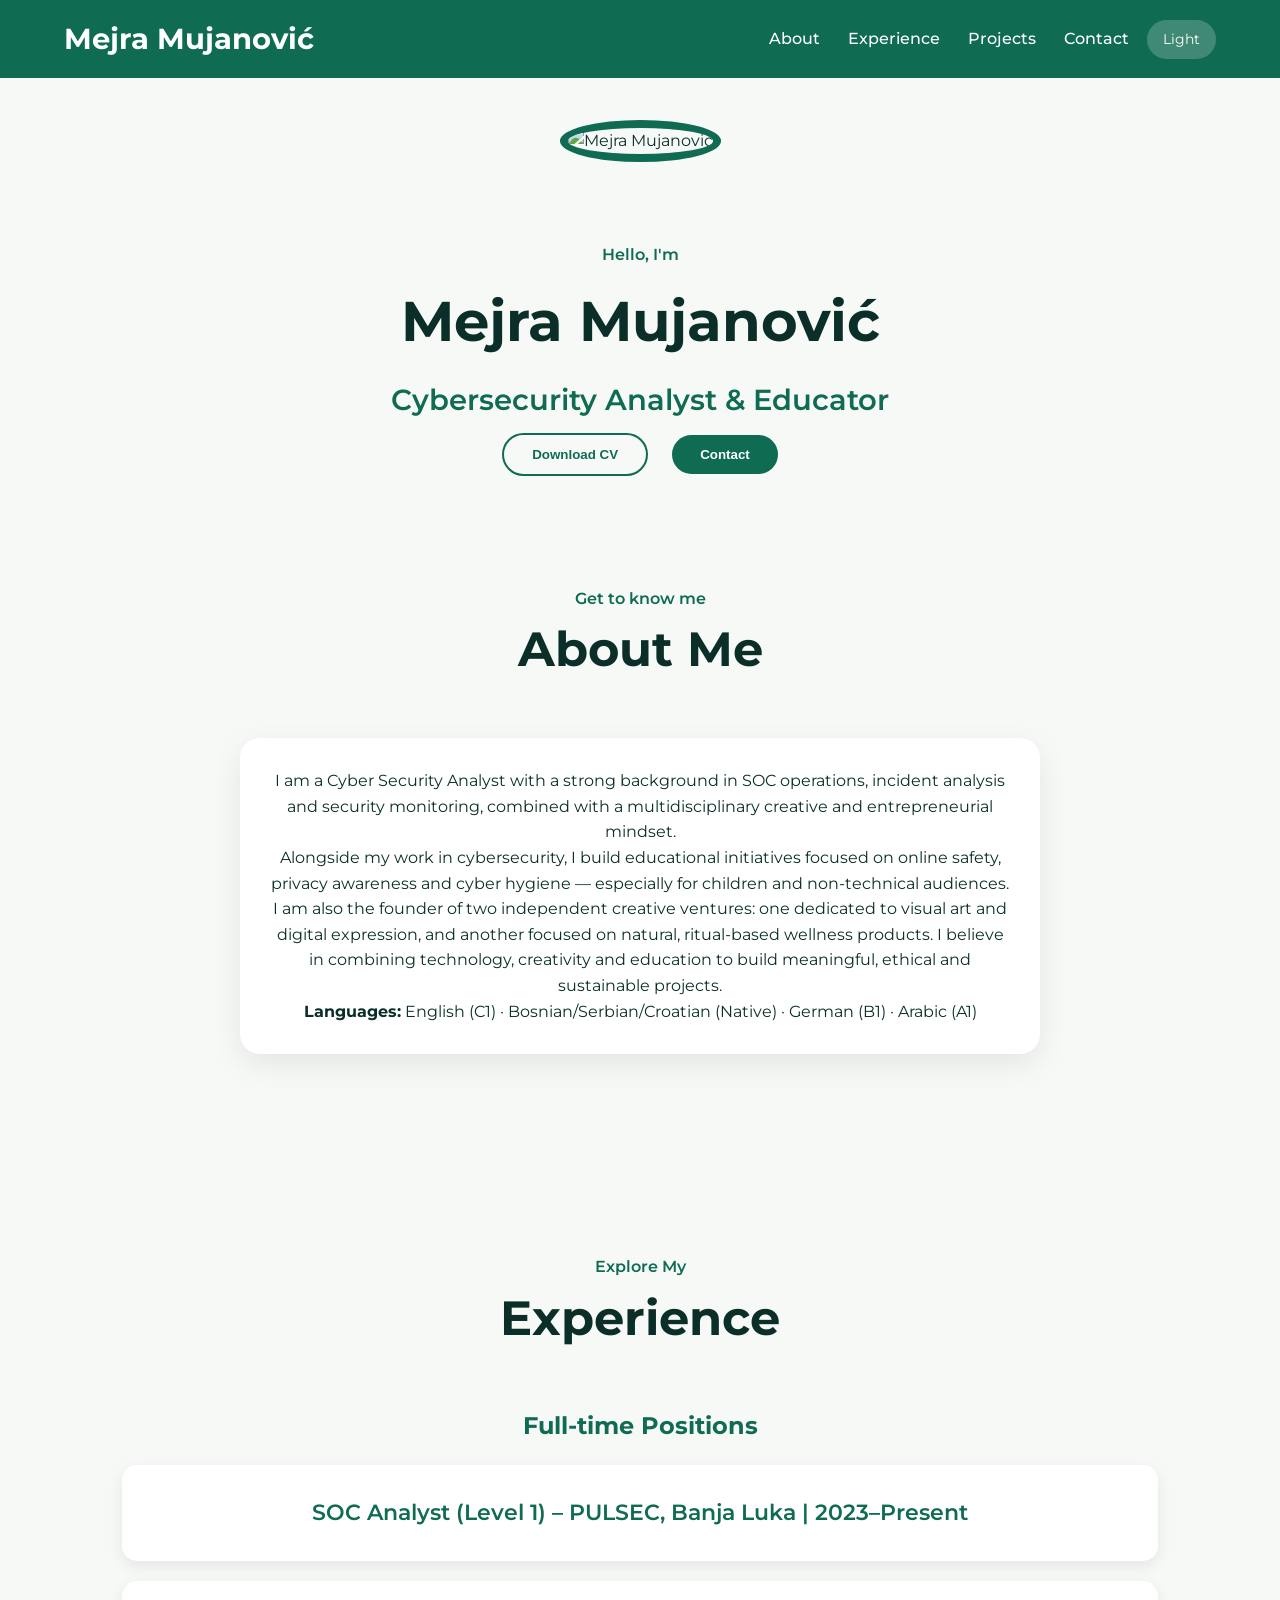
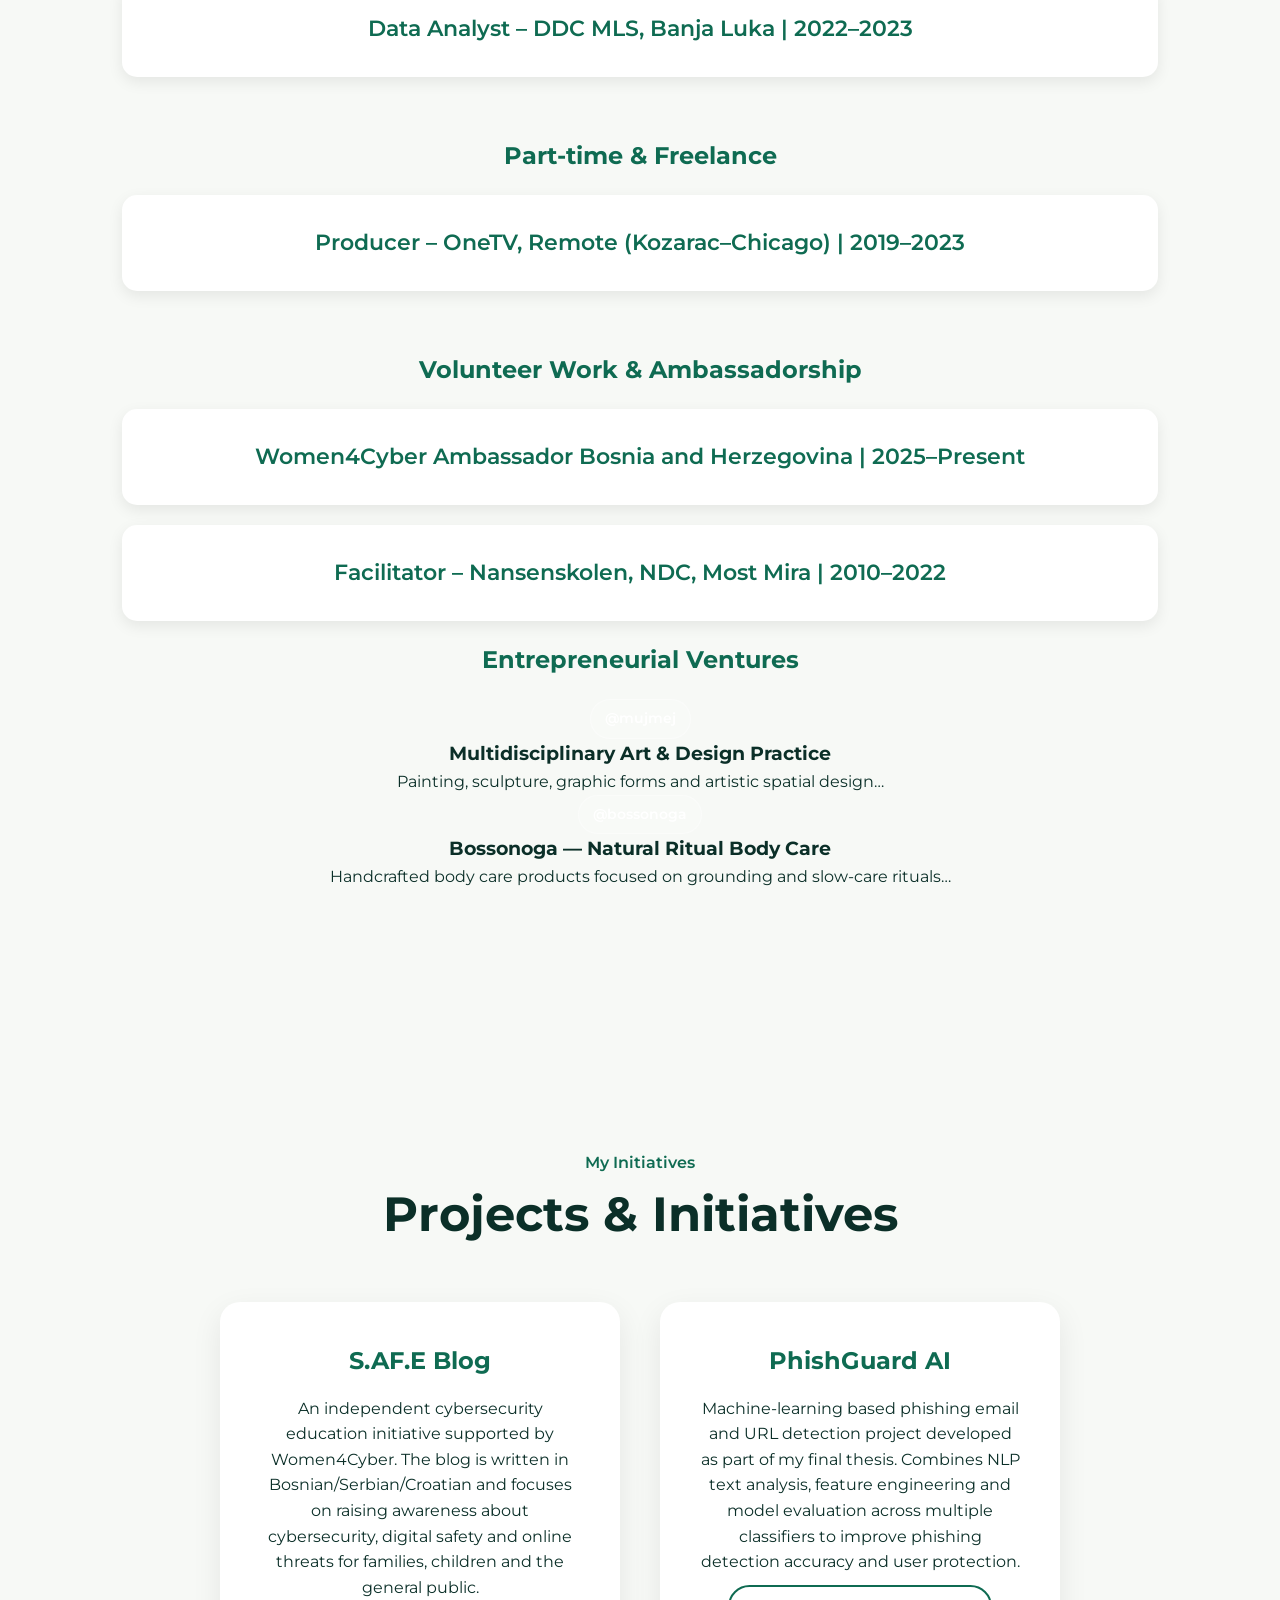
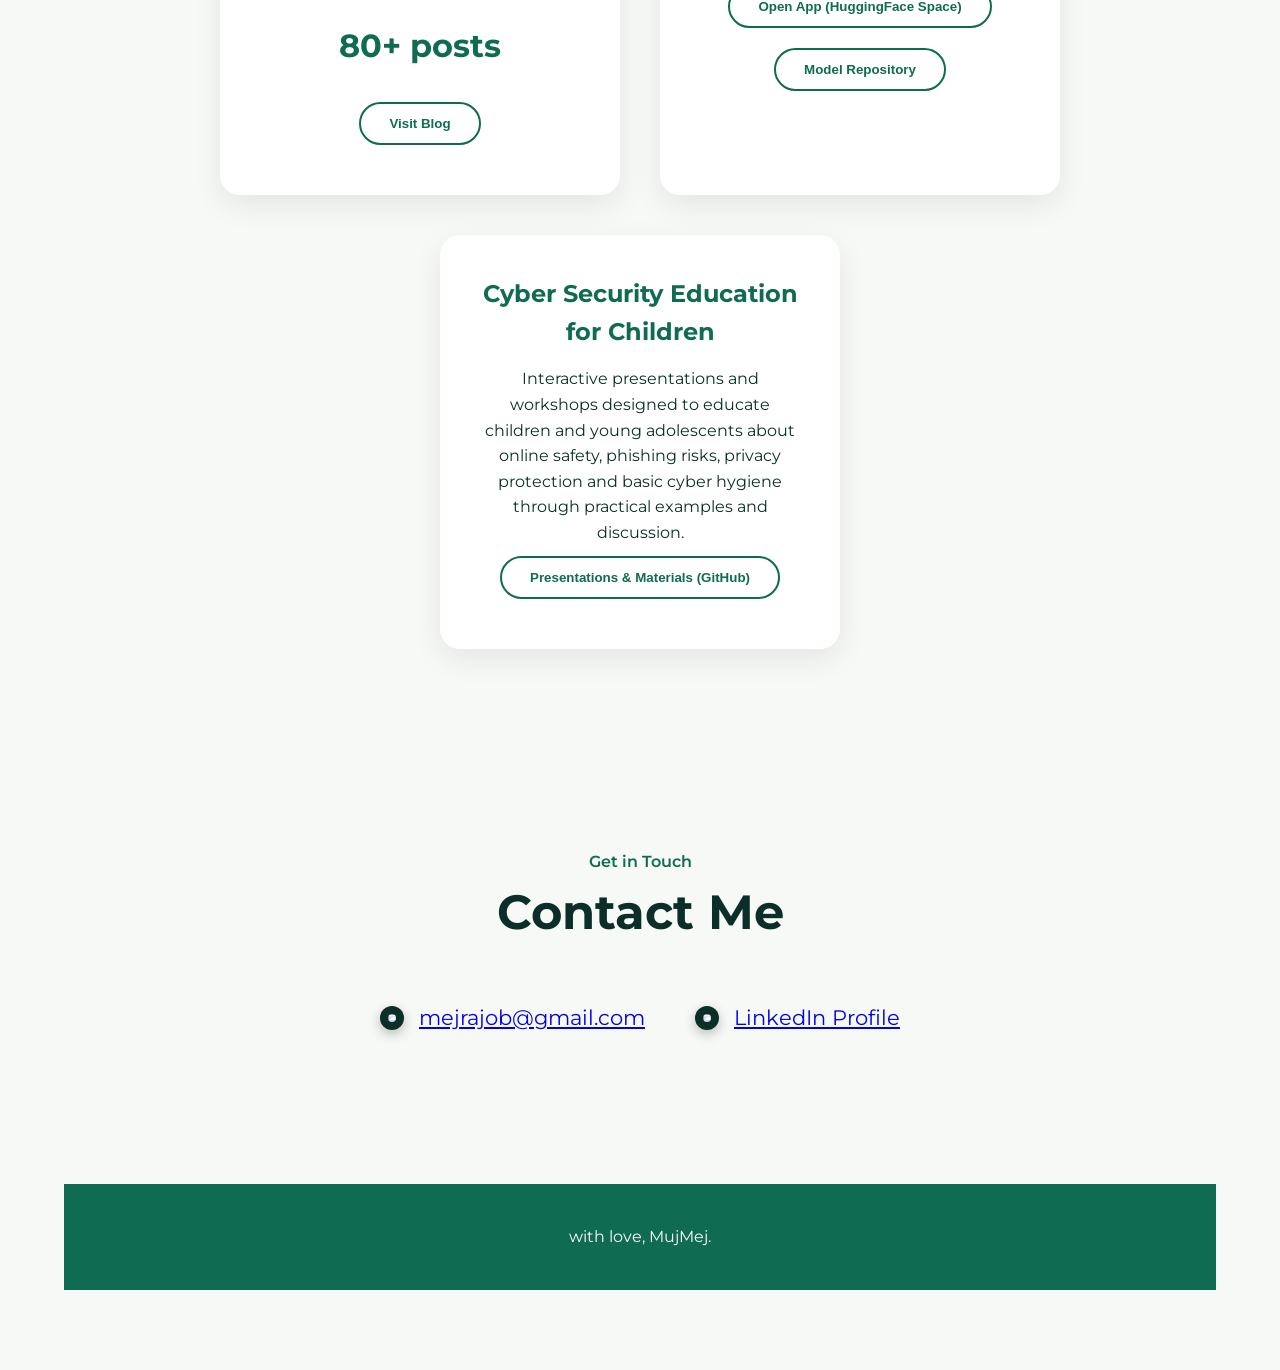
==== index.html @ f4c91849 "Improve structure and styling of index.html Refactor job responsibilities and entrepreneurial ventur" ====
<!DOCTYPE html>
<html lang="en">
<head>
    <meta charset="UTF-8" />
    <meta name="viewport" content="width=device-width, initial-scale=1.0" />
    <title>Mejra Mujanović - Cybersecurity Analyst</title>
    <link href="https://fonts.googleapis.com/css2?family=Montserrat:wght@400;500;600;700&display=swap" rel="stylesheet" />
    <link rel="stylesheet" href="style.css" />
    <link rel="stylesheet" href="mediaqueries.css" />
</head>
<body>
    <!-- Desktop Navigation -->
<nav id="desktop-nav">
    <div class="logo">Mejra Mujanović</div>

    <div class="nav-right">
        <ul class="nav-links">
            <li><a href="#about">About</a></li>
            <li><a href="#experience">Experience</a></li>
            <li><a href="#projects">Projects</a></li>
            <li><a href="#contact">Contact</a></li>
        </ul>

        <div class="dark-toggle" id="themeToggle" onclick="toggleDarkMode()">
            Light
        </div>
    </div>
</nav>
    <!-- Profile Section -->
    <section id="profile">
        <div class="section__pic-container">
            <img src="assets/profile-pic.jpg" alt="Mejra Mujanović" />
        </div>
        <div class="section__text">
            <p class="section__text__p1">Hello, I'm</p>
            <h1 class="hero-title">Mejra Mujanović</h1>
            <p class="section__text__p2">Cybersecurity Analyst & Educator</p>

            <div class="btn-container">
                <button class="btn btn-color-2" onclick="window.open('assets/resume.pdf')">
                    Download CV
                </button>
                <button class="btn btn-color-1" onclick="location.href='#contact'">
                    Contact
                </button>
            </div>
            
    <!-- About -->
    <section id="about">
        <p class="section__text__p1">Get to know me</p>
        <h1 class="title">About Me</h1>
        <div class="text-container">
            <p>
                I am a Cyber Security Analyst with a strong background in SOC operations, incident
                analysis and security monitoring, combined with a multidisciplinary creative and
                entrepreneurial mindset.
            </p>
            <p>
                Alongside my work in cybersecurity, I build educational initiatives focused on
                online safety, privacy awareness and cyber hygiene — especially for children and
                non-technical audiences. I am also the founder of two independent creative ventures:
                one dedicated to visual art and digital expression, and another focused on natural,
                ritual-based wellness products. I believe in combining technology, creativity and
                education to build meaningful, ethical and sustainable projects.
            </p>
            <p>
                <strong>Languages:</strong> English (C1) · Bosnian/Serbian/Croatian (Native) · German (B1) · Arabic (A1)
            </p>
        </div>
    </section>

    <!-- Experience -->
    <section id="experience">
        <p class="section__text__p1">Explore My</p>
        <h1 class="title">Experience</h1>

        <div class="experience-category">
            <h2>Full-time Positions</h2>

            <details class="job-details">
                <summary>SOC Analyst (Level 1) – PULSEC, Banja Luka | 2023–Present</summary>
                <div class="job-content">
                    <p>24/7 monitoring, triage and initial incident handling across international clients.</p>
                    <ul>      
  <li>Continuous monitoring using IBM QRadar, Microsoft Defender XDR/MDO, Trend Micro Vision One, Carbon Black…</li>
  <li>First-line triage of phishing, malware, credential misuse, MFA anomalies…</li>
  <li>Investigation using logs, EDR telemetry, email traces and MITRE ATT&CK mapping</li>
  <li>Escalation to L2/L3 with full context and ServiceNow incident lifecycle management</li>
  <li>False positive tuning, documentation, and client communication through tickets</li>
  <li>24/7 rotating shift work in a SOC environment</li>
                    </ul>
                    <p>
                        <strong>Achievements:</strong> Processed hundreds of thousands of security events and incidents with high analytical accuracy, contributed to significant false-positive reduction, and was recognised for precision and reliability in handling high-severity cases.
                    </p>
                    
                </div>
            </details>

            <details class="job-details">
                <summary>Data Analyst – DDC MLS, Banja Luka | 2022–2023</summary>
                <div class="job-content">
                    <p>
                        Data processing and client support using tools such as AnyDesk, MaxCare,
                        Zendesk and 360. Focus on accuracy, first-contact resolution and maintaining
                        data quality.
                    </p>
                </div>
            </details>
        </div>

        <div class="experience-category">
            <h2>Part-time & Freelance</h2>

            <details class="job-details">
                <summary>Producer – OneTV, Remote (Kozarac–Chicago) | 2019–2023</summary>
                <div class="job-content">
                    <p>
                        Live show production, video editing, social media promotion (Facebook, YouTube,
                        Instagram) and basic website maintenance for a diaspora-focused TV channel.
                    </p>
                </div>
            </details>
        </div>

        <div class="experience-category">
            <h2>Volunteer Work & Ambassadorship</h2>

            <details class="job-details">
                <summary>Women4Cyber Ambassador Bosnia and Herzegovina | 2025–Present</summary>
                <div class="job-content">
                    <p>
                        Promoting the role of women in cybersecurity, equality in the tech sector and
                        educational initiatives. Supporting training programs, public talks and community
                        projects to increase women's presence in cybersecurity jobs and research.
                    </p>
                </div>
            </details>

            <details class="job-details">
                <summary>Facilitator – Nansenskolen, NDC, Most Mira | 2010–2022</summary>
                <div class="job-content">
                    <p>
                        Facilitating workshops on diversity, inclusion, stereotypes, peer violence,
                        peacebuilding and youth empowerment, including creative community performances.
                    </p>
                </div>
            </details>
       <div class="experience-category">
  <h2>Entrepreneurial Ventures</h2>

  <div class="venture-grid">
    <div class="venture-card">
      <div class="venture-header">
        <a class="pill pill-ig" href="https://instagram.com/mujmej" target="_blank" rel="noopener">@mujmej</a>
      </div>
      <h3>Multidisciplinary Art & Design Practice</h3>
      <p>Painting, sculpture, graphic forms and artistic spatial design…</p>
    </div>

    <div class="venture-card">
      <div class="venture-header">
        <a class="pill pill-ig" href="https://instagram.com/bosso.noga" target="_blank" rel="noopener">@bossonoga</a>
      </div>
      <h3>Bossonoga — Natural Ritual Body Care</h3>
      <p>Handcrafted body care products focused on grounding and slow-care rituals…</p>
    </div>
  </div>
</div>
    </section>

    <!-- Projects -->
    <section id="projects">
        <p class="section__text__p1">My Initiatives</p>
        <h1 class="title">Projects &amp; Initiatives</h1>

        <div class="projects-container">
            <!-- S.AF.E Blog -->
            <div class="project-card">
                <div class="project-info">
                    <h2>S.AF.E Blog</h2>
                    <p>
                        An independent cybersecurity education initiative supported by Women4Cyber.
                        The blog is written in Bosnian/Serbian/Croatian and focuses on
                        raising awareness about cybersecurity, digital safety and online threats for
                        families, children and the general public.
                    </p>
                    <h3 class="counter-display">
                        <span id="postCounter">0</span>+ posts
                    </h3>
                    <div class="btn-container">
                        <button
                            class="btn btn-color-2 project-btn"
                            onclick="location.href='https://s-af-e.blogspot.com/'"
                        >
                            Visit Blog
                        </button>
                    </div>
                </div>
            </div>

            <!-- PhishGuard AI -->
            <div class="project-card">
                <div class="project-info">
                    <h2>PhishGuard AI</h2>
                    <p>
                        Machine-learning based phishing email and URL detection project developed
                        as part of my final thesis. Combines NLP text analysis, feature
                        engineering and model evaluation across multiple classifiers to improve
                        phishing detection accuracy and user protection.
                    </p>
                    <div class="btn-container">
                        <button
                            class="btn btn-color-2 project-btn"
                            onclick="location.href='https://huggingface.co/spaces/MujMej/PhishGuardAi'"
                        >
                            Open App (HuggingFace Space)
                        </button>
                        <button
                            class="btn btn-color-2 project-btn"
                            onclick="location.href='https://huggingface.co/MujMej'"
                        >
                            Model Repository
                        </button>
                    </div>
                </div>
            </div>

            <!-- Cyber Education for Children -->
            <div class="project-card">
                <div class="project-info">
                    <h2>Cyber Security Education for Children</h2>
                    <p>
                        Interactive presentations and workshops designed to educate children and
                        young adolescents about online safety, phishing risks, privacy protection
                        and basic cyber hygiene through practical examples and discussion.
                    </p>
                    <div class="btn-container">
                        <button
                            class="btn btn-color-2 project-btn"
                            onclick="location.href='https://github.com/MujMej/cyber-edu-children'"
                        >
                            Presentations &amp; Materials (GitHub)
                        </button>
                    </div>
                </div>
            </div>
        </div>
    </section>

    <!-- Contact -->
    <section id="contact">
        <p class="section__text__p1">Get in Touch</p>
        <h1 class="title">Contact Me</h1>

        <div class="contact-container">
            <div class="contact-info">
                <img src="assets/email.png" alt="Email" class="icon" />
                <p><a href="mailto:mejrajob@gmail.com">mejrajob@gmail.com</a></p>
            </div>
            <div class="contact-info">
                <img src="assets/linkedin.png" alt="LinkedIn" class="icon" />
                <p>
                    <a href="https://www.linkedin.com/in/mejra-mujanovic/">
                        LinkedIn Profile
                    </a>
                </p>
            </div>
        </div>
    </section>
<footer class="site-footer">
  <p>with love, <span class="brand-sign">MujMej</span>.</p>
</footer>
    <script src="script.js"></script>
</body>
</html>
---- style.css ----
/* =========================
   THEME VARIABLES – EMERALD + GOLD
========================= */
:root {
  /* Light mode – svijetla, čista, emerald identitet */
  --bg: #F7F9F6;          /* glavna pozadina */
  --text: #0B2F28;        /* osnovni tekst (tamni teal) */
  --primary: #0F6B52;     /* smaragdno zelena – tvoja glavna boja */
  --accent: #D9B35A;      /* toplo zlato – akcenti / CTA */
  --card: #FFFFFF;        /* kartice, blokovi */
  --shadow: rgba(0, 0, 0, 0.08);

  /* ikonice na svijetloj temi */
  --icon-bg: #0B2F28;
  --icon-bg-hover: #064737;
}

.dark-mode {
  /* Dark mode – tamna, smirena, emerald pozadina */
  --bg: #0B1010;          /* vrlo tamna teal/charcoal pozadina */
  --text: #E9EEE9;        /* svijetli tekst */
  --primary: #0F6B52;     /* i dalje smaragd – konzistentan brand */
  --accent: #D9B35A;      /* zlato za naglaske */
  --card: #0B2F28;        /* tamne kartice */
  --shadow: rgba(0, 0, 0, 0.6);

  /* ikonice na dark temi */
  --icon-bg: #0F3F35;
  --icon-bg-hover: #020617;
}


/* =========================
   GLOBAL RESET
========================= */
* {
  margin: 0;
  padding: 0;
  box-sizing: border-box;
}

html { scroll-behavior: smooth; }

body {
  font-family: 'Montserrat', sans-serif;
  background: var(--bg);
  color: var(--text);
  transition: background 0.4s ease, color 0.4s ease;
  line-height: 1.6;
}

/* =========================
   NAVBAR / HEADER
========================= */
nav {
  display: flex;
  justify-content: space-between;
  align-items: center;
  padding: 1rem 5%;
  background: var(--primary);
  position: fixed;
  width: 100%;
  top: 0;
  z-index: 1000;
  transition: background 0.4s ease;
}

.logo {
  font-size: 1.8rem;
  font-weight: 700;
  color: white;
  white-space: nowrap;
}

/* Right side container (nav links + toggle + optional pills) */
.nav-right {
  display: flex;
  align-items: center;
  gap: 18px;
}

/* Nav links list */
.nav-links {
  display: flex;
  gap: 28px;
  align-items: center;
  list-style: none;
  margin: 0;
  padding: 0;
}

.nav-links li {
  list-style: none;
}

.nav-links a {
  color: white;
  text-decoration: none;
  font-weight: 500;
  display: inline-block; /* IMPORTANT for transform */
  transition: color 0.25s ease, transform 0.25s ease;
}

.nav-links a:hover {
  color: var(--accent);
  transform: translateY(-2px);
}

/* Theme toggle */
.dark-toggle {
  background: rgba(255, 255, 255, 0.2);
  color: white;
  padding: 8px 16px;
  border-radius: 30px;
  cursor: pointer;
  font-size: 0.9rem;
  user-select: none;
  transition: background 0.25s ease, transform 0.25s ease;
}

.dark-toggle:hover {
  background: rgba(255, 255, 255, 0.28);
  transform: translateY(-2px);
}

/* =========================
   BRAND PILLS (optional)
========================= */
.brand-pills {
  display: flex;
  gap: 10px;
  flex-wrap: wrap;
  align-items: center;
}

.pill {
  padding: 8px 14px;
  border-radius: 999px;
  font-size: 0.85rem;
  text-decoration: none;
  font-weight: 600;
  transition: transform 0.25s ease, box-shadow 0.25s ease, opacity 0.25s ease;
  display: inline-flex;
  align-items: center;
  gap: 8px;
  white-space: nowrap;
}

.pill:hover {
  transform: translateY(-2px);
  box-shadow: 0 8px 20px rgba(0, 0, 0, 0.18);
}

.pill-ig {
  background: rgba(255, 255, 255, 0.18);
  border: 1px solid rgba(255, 255, 255, 0.35);
  color: white;
}

.pill.disabled {
  pointer-events: none;
  opacity: 0.65;
  border-style: dashed;
}

/* =========================
   HERO / PROFILE
========================= */
#profile {
  padding: 120px 5% 80px; /* accounts for fixed nav */
  display: flex;
  align-items: center;
  justify-content: center;
  gap: 5rem;
  flex-wrap: wrap;
  text-align: center;
}

.section__pic-container img {
  width: 350px;
  height: 350px;
  object-fit: cover;
  border-radius: 50%;
  border: 8px solid var(--primary);
}

.section__text__p1 {
  text-align: center;
  color: var(--primary);
  font-weight: 600;
}

.title {
  text-align: center;
  font-size: 3rem;
  margin-bottom: 50px;
}

.hero-title {
  font-size: 3.5rem;
  margin: 10px 0;
}

.section__text__p2 {
  font-size: 1.8rem;
  color: var(--primary);
  font-weight: 600;
}

/* =========================
   BUTTONS
========================= */
.btn {
  padding: 12px 28px;
  border-radius: 30px;
  font-weight: 600;
  cursor: pointer;
  transition: transform 0.25s ease, background 0.25s ease, color 0.25s ease, border-color 0.25s ease;
  margin: 10px;
  display: inline-flex;
  align-items: center;
  justify-content: center;
  gap: 8px;
}

.btn:hover { transform: translateY(-2px); }

.btn-color-1 {
  background: var(--primary);
  color: white;
  border: none;
}

.btn-color-1:hover {
  background: var(--accent);
  color: #0b1220;
}

.btn-color-2 {
  background: transparent;
  border: 2px solid var(--primary);
  color: var(--primary);
}

.btn-color-2:hover {
  background: var(--primary);
  color: white;
}

/* =========================
   SOCIALS
========================= */
#socials-container {
  margin-top: 20px;
  display: flex;
  justify-content: center;
  gap: 20px;
  flex-wrap: wrap;
}

.icon {
  width: 24px;
  height: 24px;
  cursor: pointer;
  transition: transform 0.25s ease, box-shadow 0.25s ease, background 0.25s ease;
  border-radius: 999px;
  padding: 8px;
  background: var(--icon-bg);
  box-shadow: 0 4px 12px rgba(0,0,0,0.25);
}

.icon:hover {
  transform: translateY(-2px) scale(1.05);
  background: var(--icon-bg-hover);
}

.coming-soon {
  background: var(--primary);
  color: white;
  padding: 10px 20px;
  border-radius: 30px;
  cursor: pointer;
  font-size: 0.9rem;
  transition: transform 0.25s ease, background 0.25s ease, color 0.25s ease;
}

.coming-soon:hover {
  background: var(--accent);
  color: #0b1220;
  transform: translateY(-2px);
}

/* =========================
   SECTIONS / CONTENT CARDS
========================= */
section {
  padding: 100px 5%;
}

.text-container {
  max-width: 800px;
  margin: 0 auto;
  background: var(--card);
  padding: 30px;
  border-radius: 20px;
  box-shadow: 0 10px 30px var(--shadow);
}

/* =========================
   EXPERIENCE
========================= */
.experience-category {
  margin-bottom: 60px;
}

.experience-category h2 {
  color: var(--primary);
  margin-bottom: 20px;
  text-align: center;
}

.job-details {
  background: var(--card);
  margin: 20px 0;
  border-radius: 15px;
  padding: 10px;
  box-shadow: 0 5px 15px var(--shadow);
}

.job-details summary {
  font-size: 1.4rem;
  font-weight: 600;
  cursor: pointer;
  padding: 20px;
  color: var(--primary);
  list-style: none;
}

.job-details summary::-webkit-details-marker { display: none; }

.job-details[open] summary {
  margin-bottom: 15px;
}

.job-content {
  padding: 0 30px 30px;
}

/* =========================
   PROJECTS
========================= */
.projects-container {
  display: flex;
  flex-wrap: wrap;
  justify-content: center;
  gap: 40px;
}

.project-card {
  background: var(--card);
  padding: 40px;
  border-radius: 20px;
  width: 400px;
  box-shadow: 0 10px 30px var(--shadow);
  transition: transform 0.25s ease, box-shadow 0.25s ease;
}

.project-card:hover {
  transform: translateY(-10px);
  box-shadow: 0 18px 44px var(--shadow);
}

.project-card h2 {
  color: var(--primary);
  margin-bottom: 15px;
}

.counter-display {
  font-size: 2rem;
  font-weight: 700;
  color: var(--primary);
  margin: 20px 0;
}

/* =========================
   CONTACT
========================= */
.contact-container {
  display: flex;
  justify-content: center;
  gap: 50px;
  flex-wrap: wrap;
}

.contact-info {
  display: flex;
  align-items: center;
  gap: 15px;
  font-size: 1.3rem;
}

/* =========================
   FOOTER
========================= */
footer {
  text-align: center;
  padding: 40px;
  background: var(--primary);
  color: white;
  margin-top: 50px;
}

/* =========================
   RESPONSIVE
========================= */
@media (max-width: 900px) {
  nav {
    padding: 0.9rem 4%;
  }

  .logo {
    font-size: 1.3rem;
  }

  .nav-right {
    gap: 12px;
  }

  .nav-links {
    gap: 14px;
  }

  .dark-toggle {
    padding: 7px 12px;
    font-size: 0.85rem;
  }

  #profile {
    gap: 2.5rem;
    padding: 110px 5% 70px;
  }

  .section__pic-container img {
    width: 260px;
    height: 260px;
  }

  .hero-title {
    font-size: 2.6rem;
  }

  .section__text__p2 {
    font-size: 1.4rem;
  }

  .project-card {
    width: 100%;
    max-width: 520px;
  }
}

@media (max-width: 520px) {
  /* Optional: hide nav links if you don't have a hamburger menu yet */
  .nav-links {
    display: none;
  }
}
---- mediaqueries.css ----
@media (max-width: 1200px) {
    #desktop-nav { display: none; }
    #hamburger-nav { display: flex; justify-content: space-between; }
    .hamburger-menu { display: block; }
}

@media (max-width: 768px) {
    #profile { flex-direction: column; text-align: center; }
    .section__pic-container img { width: 250px; height: 250px; }
    .title { font-size: 2.5rem; }
    .project-card { width: 100%; }
}
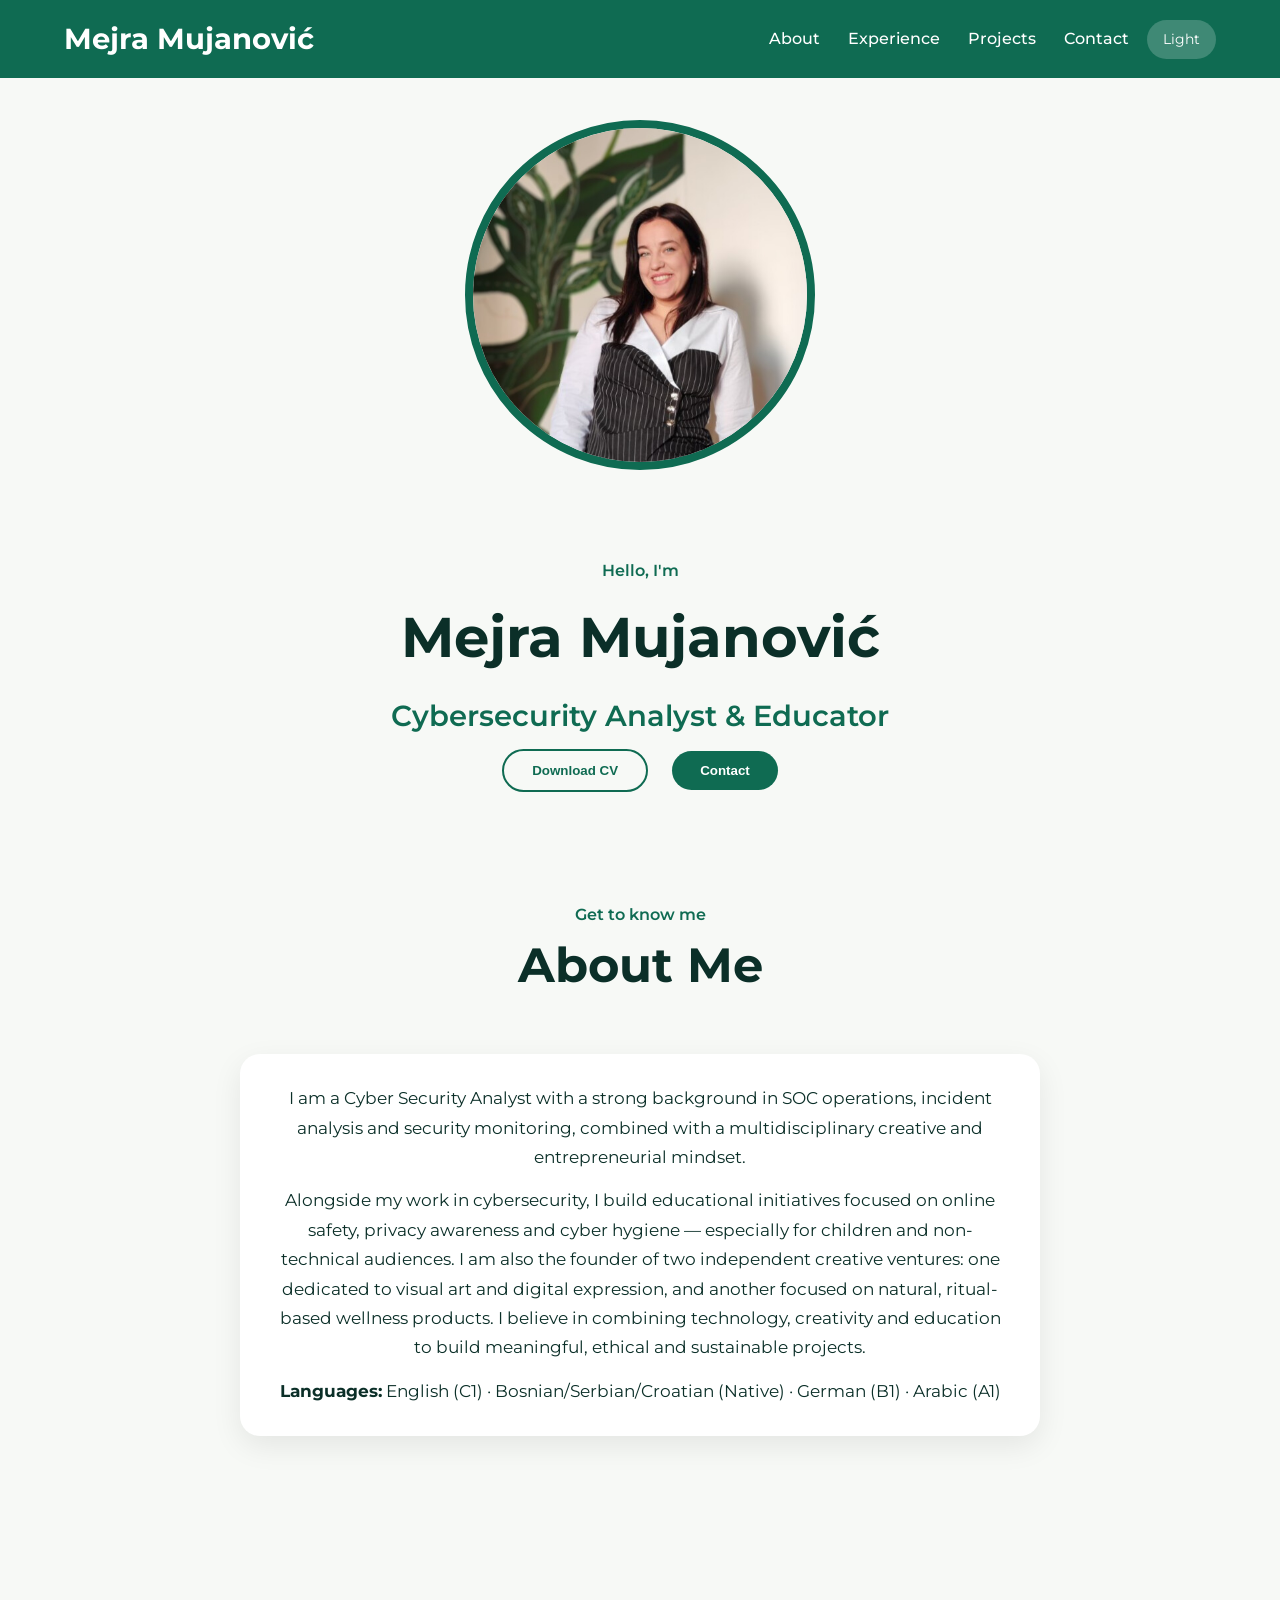
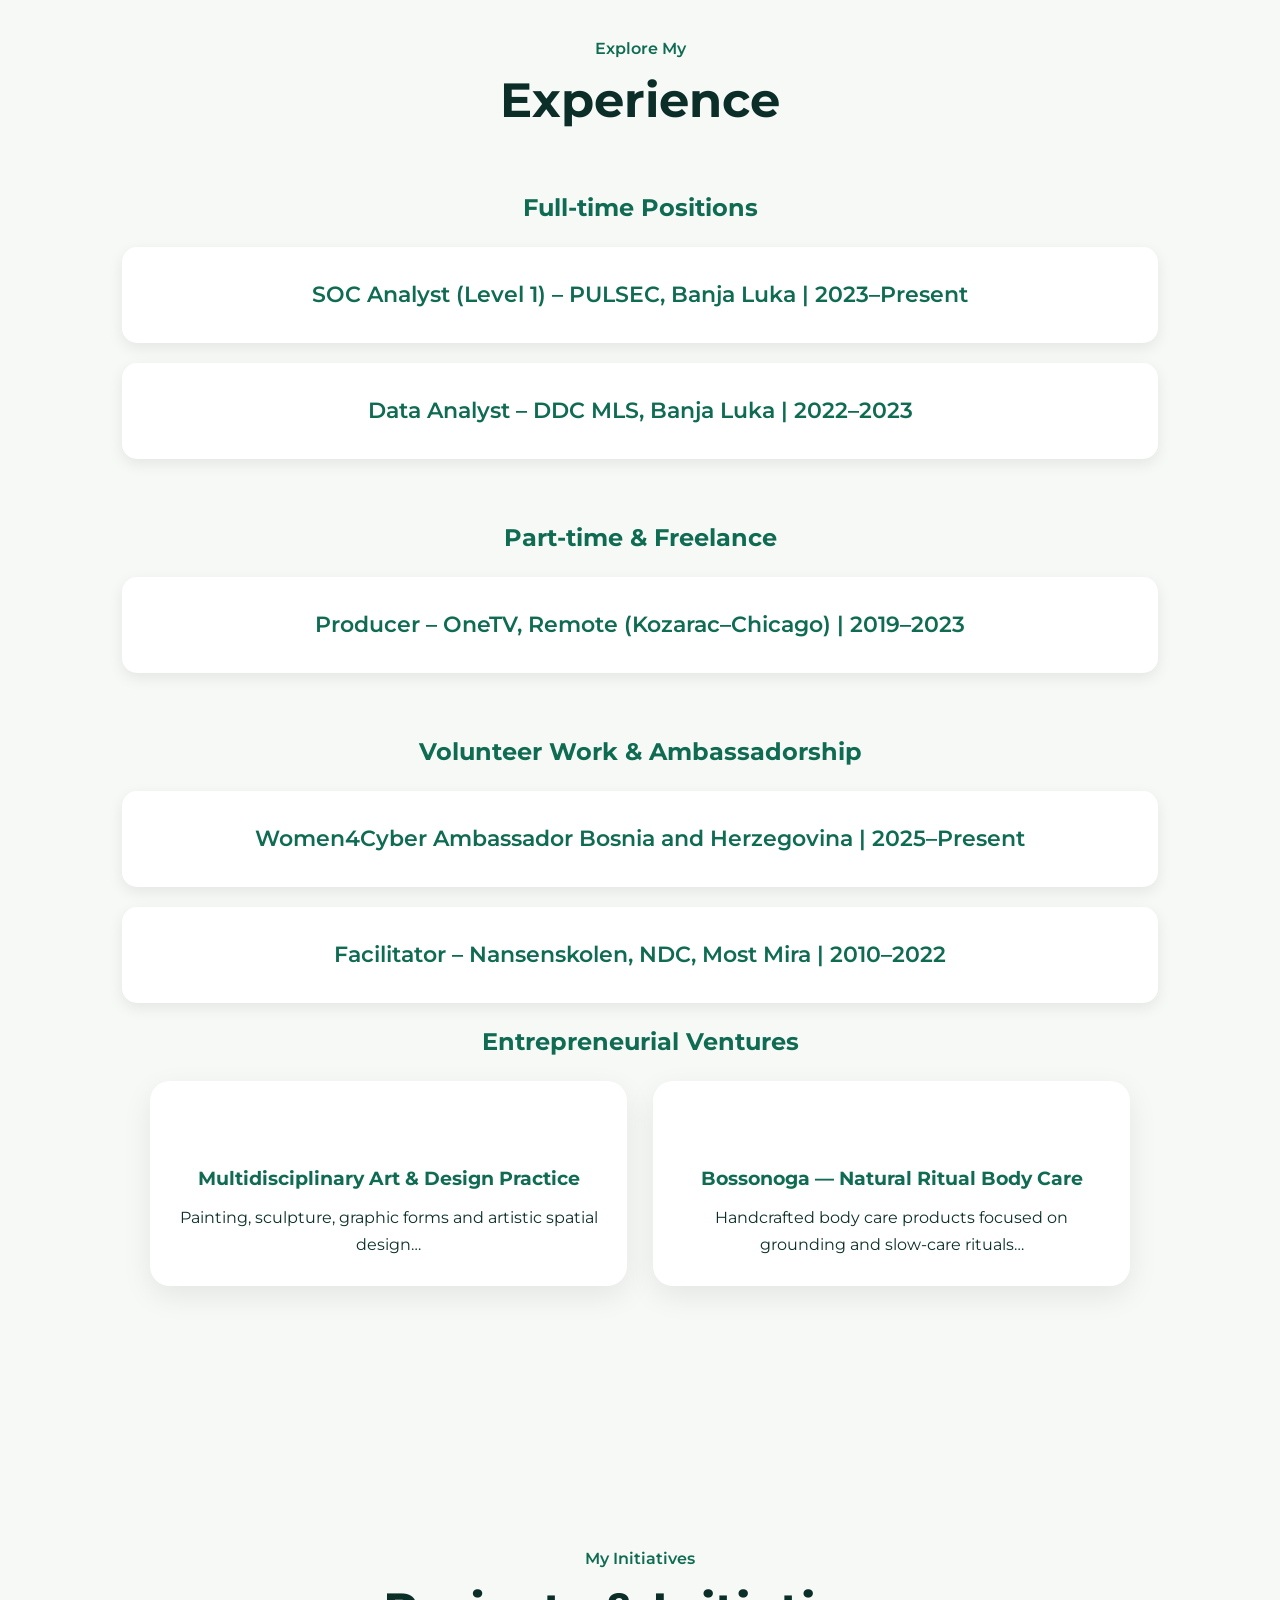
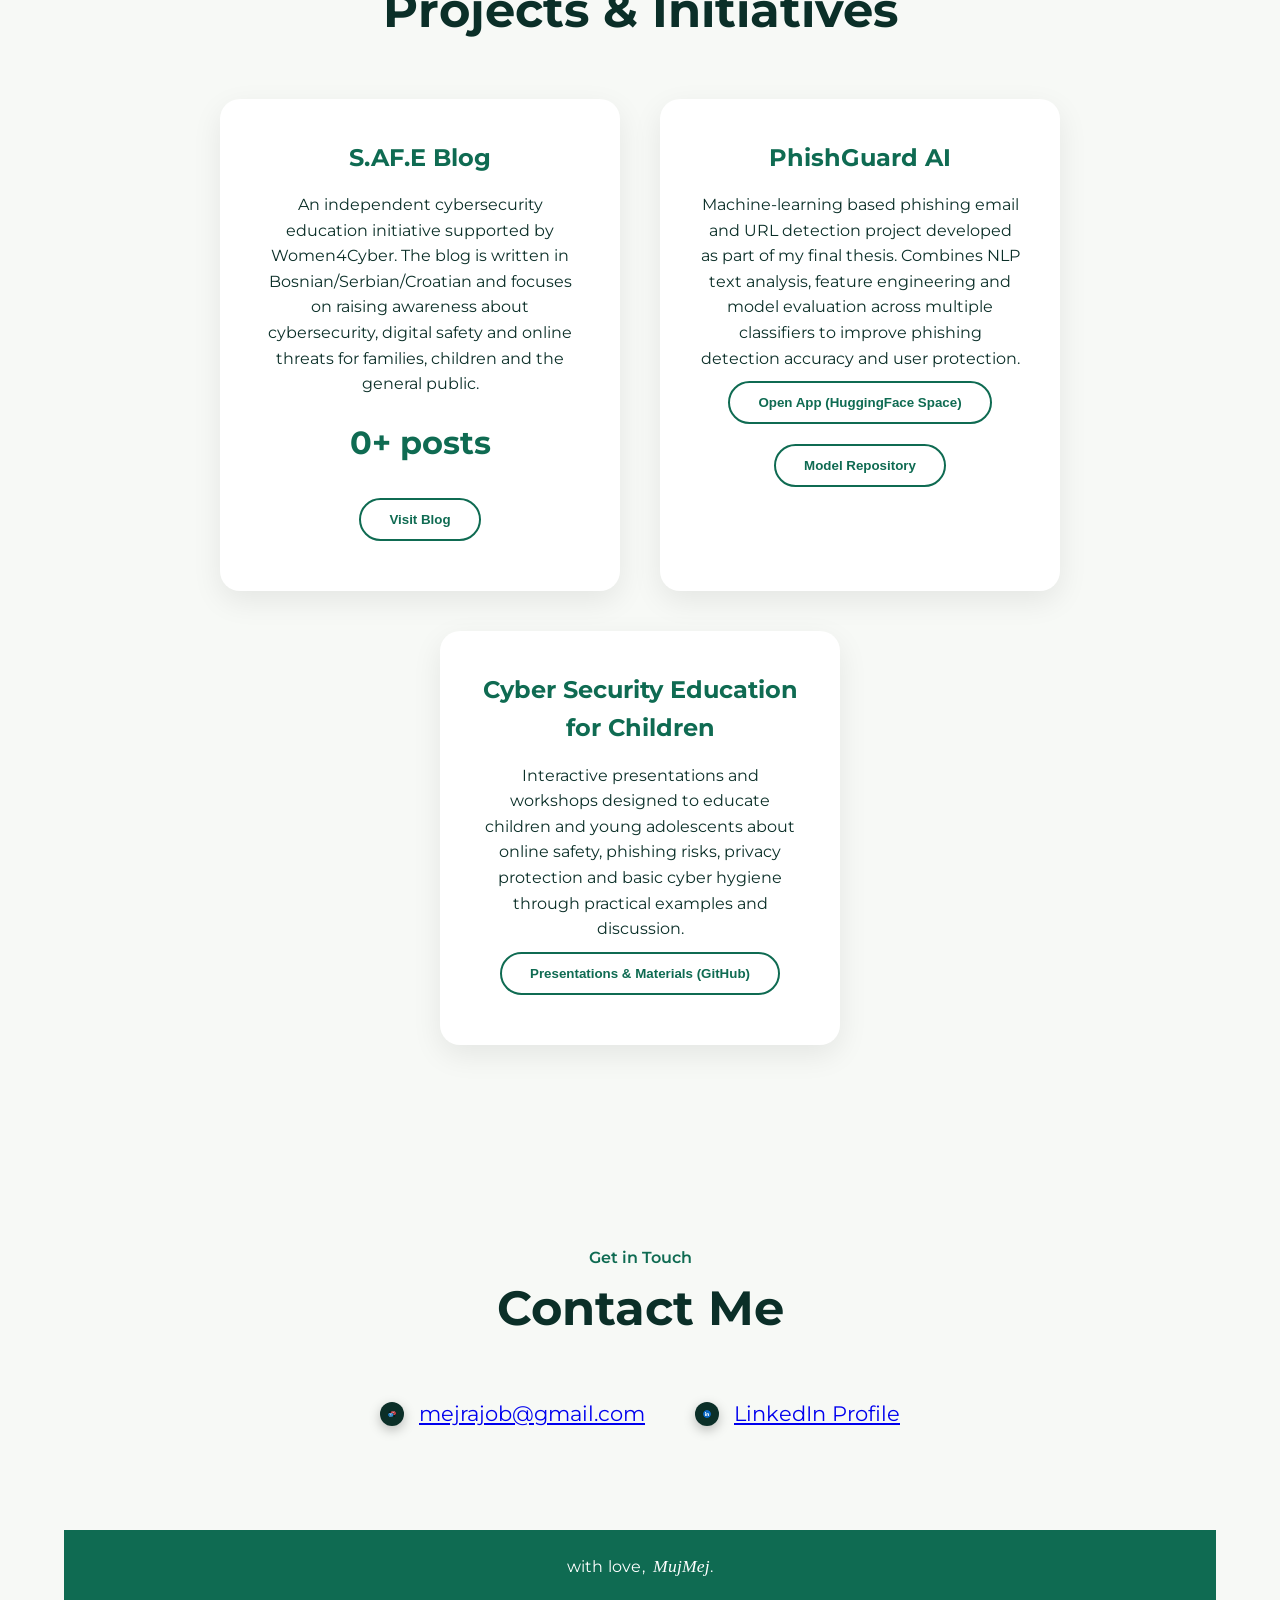
==== commit 5588c520: "Update CV download button link" ====
--- a/index.html
+++ b/index.html
@@ -37,7 +37,7 @@
             <p class="section__text__p2">Cybersecurity Analyst & Educator</p>
 
             <div class="btn-container">
-                <button class="btn btn-color-2" onclick="window.open('assets/resume.pdf')">
+                <button class="btn btn-color-2" onclick="window.open('assets/MejraMujanovicCV.pdf')">
                     Download CV
                 </button>
                 <button class="btn btn-color-1" onclick="location.href='#contact'">
--- a/style.css
+++ b/style.css
@@ -342,8 +342,34 @@
   margin-bottom: 15px;
 }
 
+/* EXPERIENCE – make content readable, not centered */
 .job-content {
-  padding: 0 30px 30px;
+  text-align: left;          /* KLJUČ */
+  max-width: 900px;          /* da ne bude preširoko */
+  margin: 0 auto;
+}
+
+/* Nice bullet list */
+.job-content ul {
+  margin: 14px 0 0;
+  padding-left: 20px;        /* normalno uvlačenje */
+  list-style-position: outside;
+}
+
+.job-content li {
+  margin: 10px 0;
+  line-height: 1.65;
+}
+
+/* Achievements paragraph */
+.job-content p {
+  margin: 10px 0;
+  line-height: 1.75;
+}
+
+/* OPTIONAL: make first line (role summary) slightly muted */
+.job-content > p:first-of-type {
+  opacity: 0.9;
 }
 
 /* =========================
@@ -465,3 +491,115 @@
     display: none;
   }
 }
+
+/* Better readable text blocks */
+.text-container p {
+  margin: 0 0 14px;
+  font-size: 1.05rem;
+  line-height: 1.75;
+}
+
+.text-container p:last-child {
+  margin-bottom: 0;
+}
+
+/* Lists readability (Experience, etc.) */
+.job-content ul {
+  margin: 14px 0 0;
+  padding-left: 20px;
+}
+
+.job-content li {
+  margin: 10px 0;
+  line-height: 1.65;
+}
+
+/* Make long content easier */
+.job-content p {
+  margin: 10px 0;
+  line-height: 1.75;
+}
+
+/* Make footer stick to bottom when page is short */
+html, body {
+  height: 100%;
+}
+
+body {
+  min-height: 100%;
+  display: flex;
+  flex-direction: column;
+}
+
+.site-footer {
+  margin-top: auto;
+  width: 100%;
+  padding: 22px 5%;
+  background: var(--primary);
+  color: white;
+  text-align: center;
+}
+
+.site-footer p {
+  margin: 0;
+  font-size: 1rem;
+  letter-spacing: 0.2px;
+}
+
+/* “MujMej” italic signature */
+.brand-sign {
+  font-family: 'Georgia', serif;
+  font-style: italic;
+  font-size: 1.1rem;
+  margin-left: 4px;
+}
+
+#profileImage {
+  transition: opacity 0.6s ease;
+}
+#profileImage.fade-out {
+  opacity: 0;
+}
+.venture-grid {
+  display: grid;
+  grid-template-columns: repeat(2, minmax(260px, 1fr));
+  gap: 26px;
+  max-width: 980px;
+  margin: 0 auto;
+}
+
+.venture-card {
+  background: var(--card);
+  padding: 28px;
+  border-radius: 20px;
+  box-shadow: 0 10px 30px var(--shadow);
+  transition: transform 0.25s ease, box-shadow 0.25s ease;
+}
+
+.venture-card:hover {
+  transform: translateY(-6px);
+  box-shadow: 0 18px 44px var(--shadow);
+}
+
+.venture-header {
+  display: flex;
+  justify-content: flex-start;
+  margin-bottom: 14px;
+}
+
+.venture-card h3 {
+  color: var(--primary);
+  margin-bottom: 10px;
+  font-size: 1.2rem;
+}
+
+.venture-card p {
+  line-height: 1.7;
+}
+
+/* Responsive */
+@media (max-width: 900px) {
+  .venture-grid {
+    grid-template-columns: 1fr;
+  }
+}
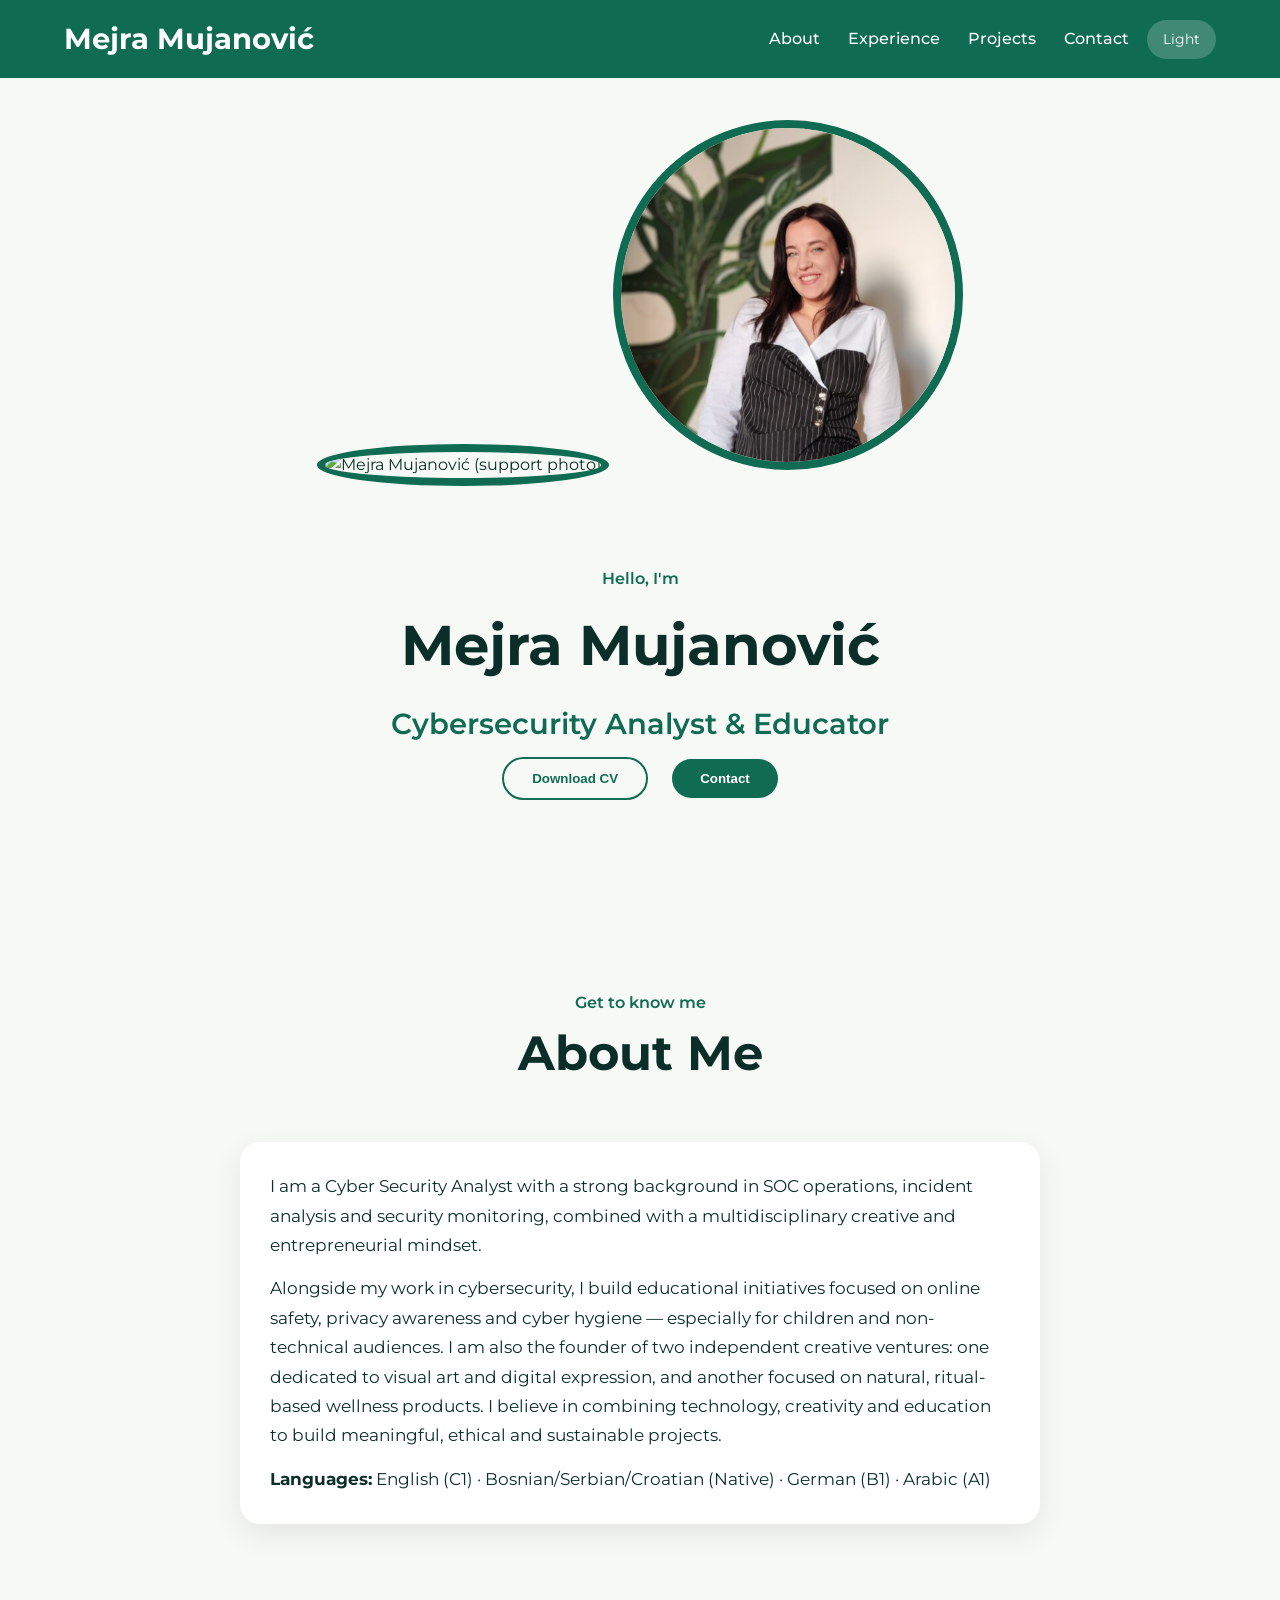
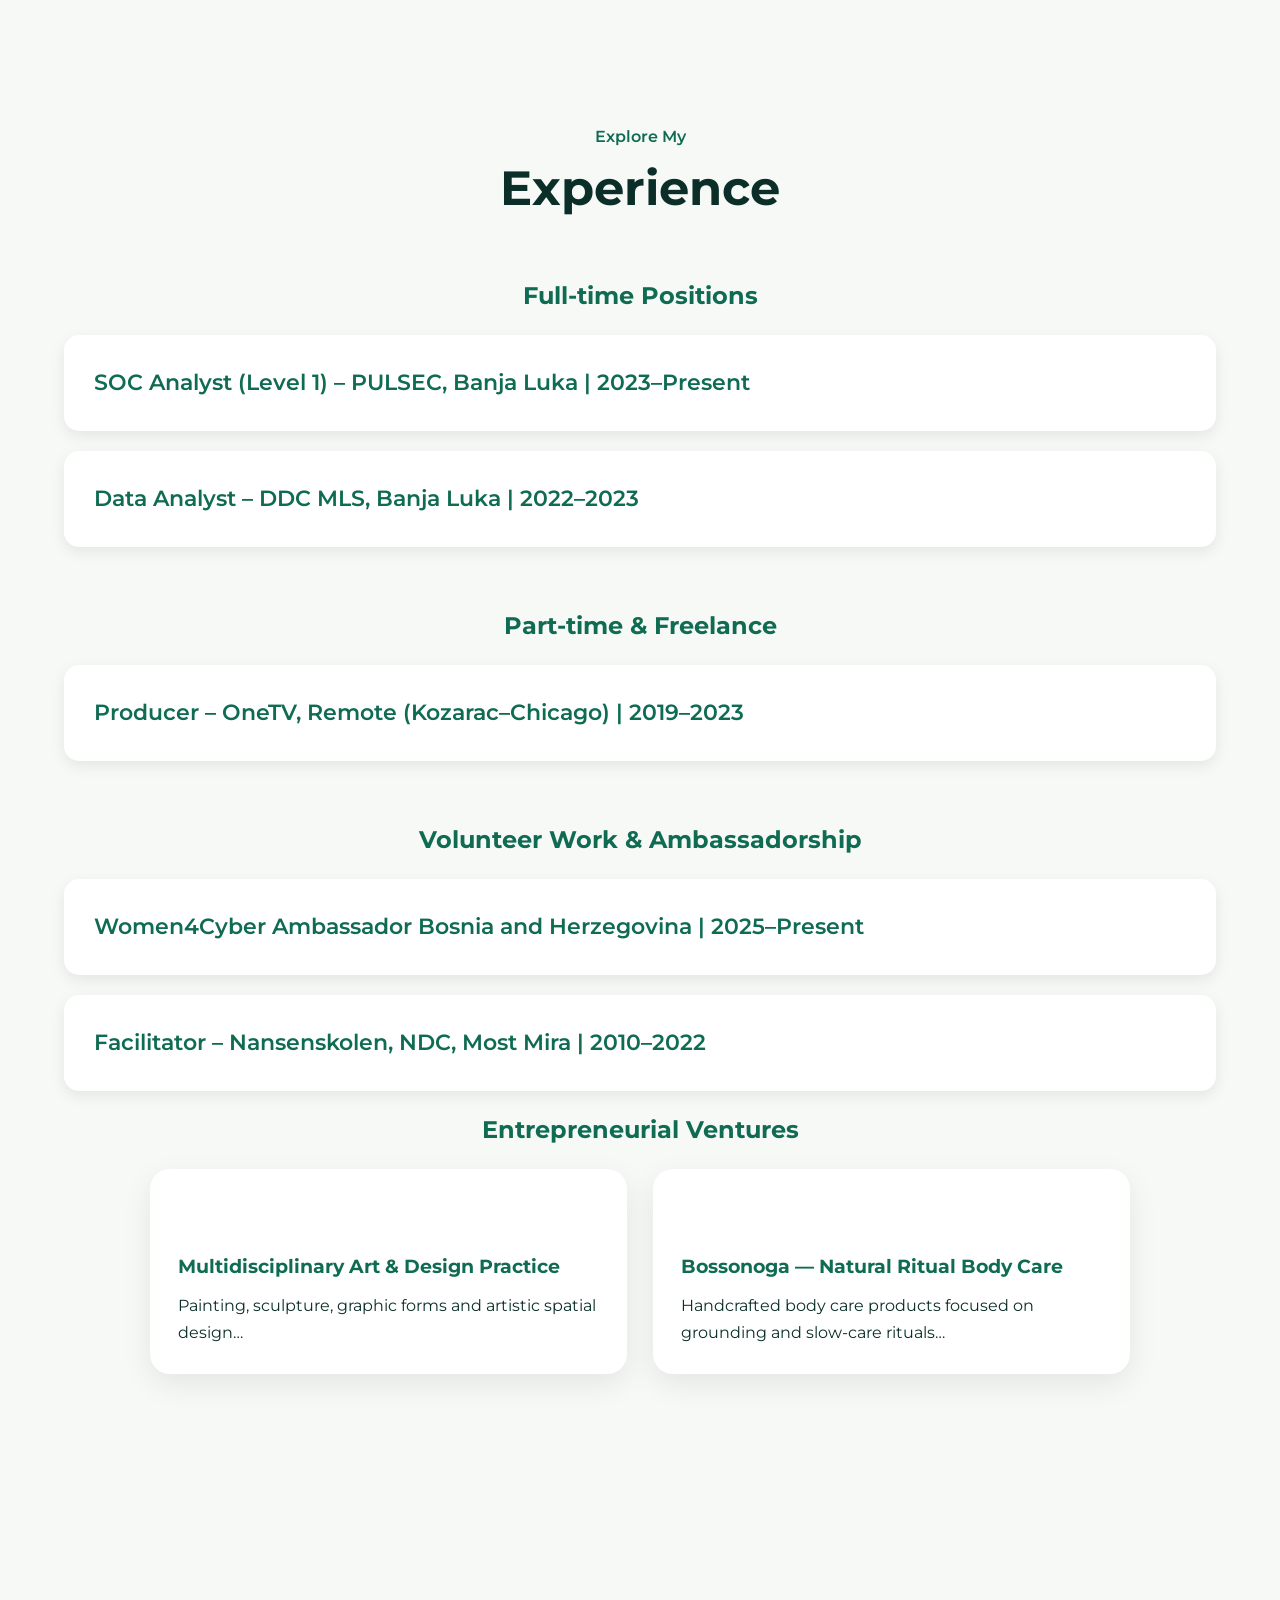
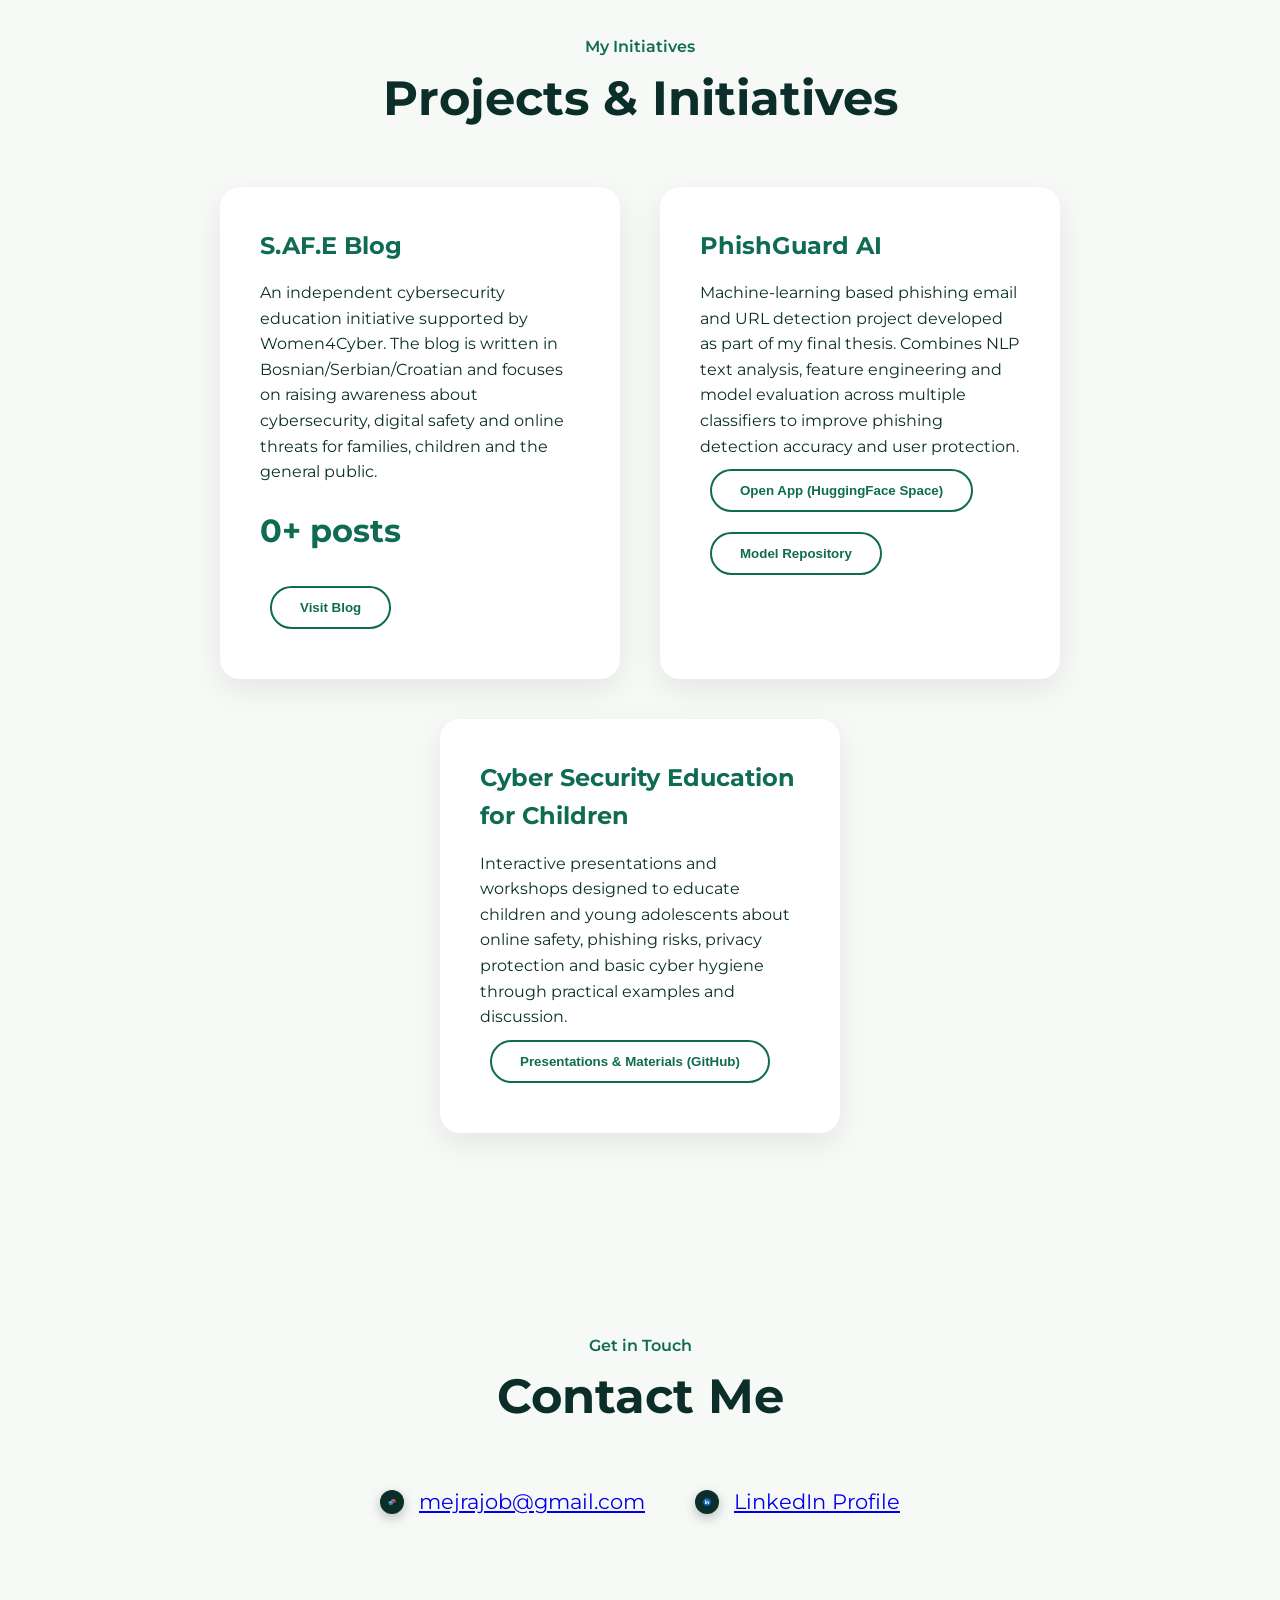
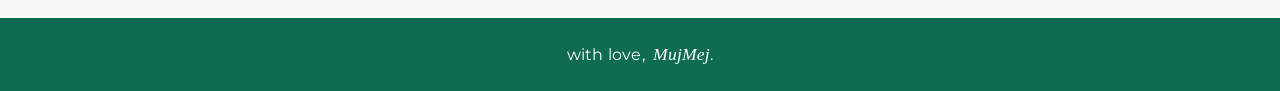
==== commit a7fd25dd: "Update index.html" ====
--- a/index.html
+++ b/index.html
@@ -27,23 +27,40 @@
     </div>
 </nav>
     <!-- Profile Section -->
-    <section id="profile">
-        <div class="section__pic-container">
-            <img src="assets/profile-pic.jpg" alt="Mejra Mujanović" />
-        </div>
-        <div class="section__text">
-            <p class="section__text__p1">Hello, I'm</p>
-            <h1 class="hero-title">Mejra Mujanović</h1>
-            <p class="section__text__p2">Cybersecurity Analyst & Educator</p>
-
-            <div class="btn-container">
-                <button class="btn btn-color-2" onclick="window.open('assets/MejraMujanovicCV.pdf')">
-                    Download CV
-                </button>
-                <button class="btn btn-color-1" onclick="location.href='#contact'">
-                    Contact
-                </button>
-            </div>
+<section id="profile">
+  <div class="section__pic-container">
+    <!-- gornja (support) slika -->
+    <img
+      id="heroImageTop"
+      class="hero-image hero-image--top"
+      src="assets/profile-pic-2.jpg"
+      alt="Mejra Mujanović (support photo)"
+    />
+
+    <!-- donja (glavna) slika u krugu -->
+    <img
+      id="heroImageMain"
+      class="hero-image hero-image--main"
+      src="assets/profile-pic.jpg"
+      alt="Mejra Mujanović"
+    />
+  </div>
+
+  <div class="section__text">
+    <p class="section__text__p1">Hello, I'm</p>
+    <h1 class="hero-title">Mejra Mujanović</h1>
+    <p class="section__text__p2">Cybersecurity Analyst & Educator</p>
+
+    <div class="btn-container">
+      <button class="btn btn-color-2" onclick="window.open('assets/MejraMujanovicCV.pdf')">
+        Download CV
+      </button>
+      <button class="btn btn-color-1" onclick="location.href='#contact'">
+        Contact
+      </button>
+    </div>
+  </div>
+</section>
             
     <!-- About -->
     <section id="about">
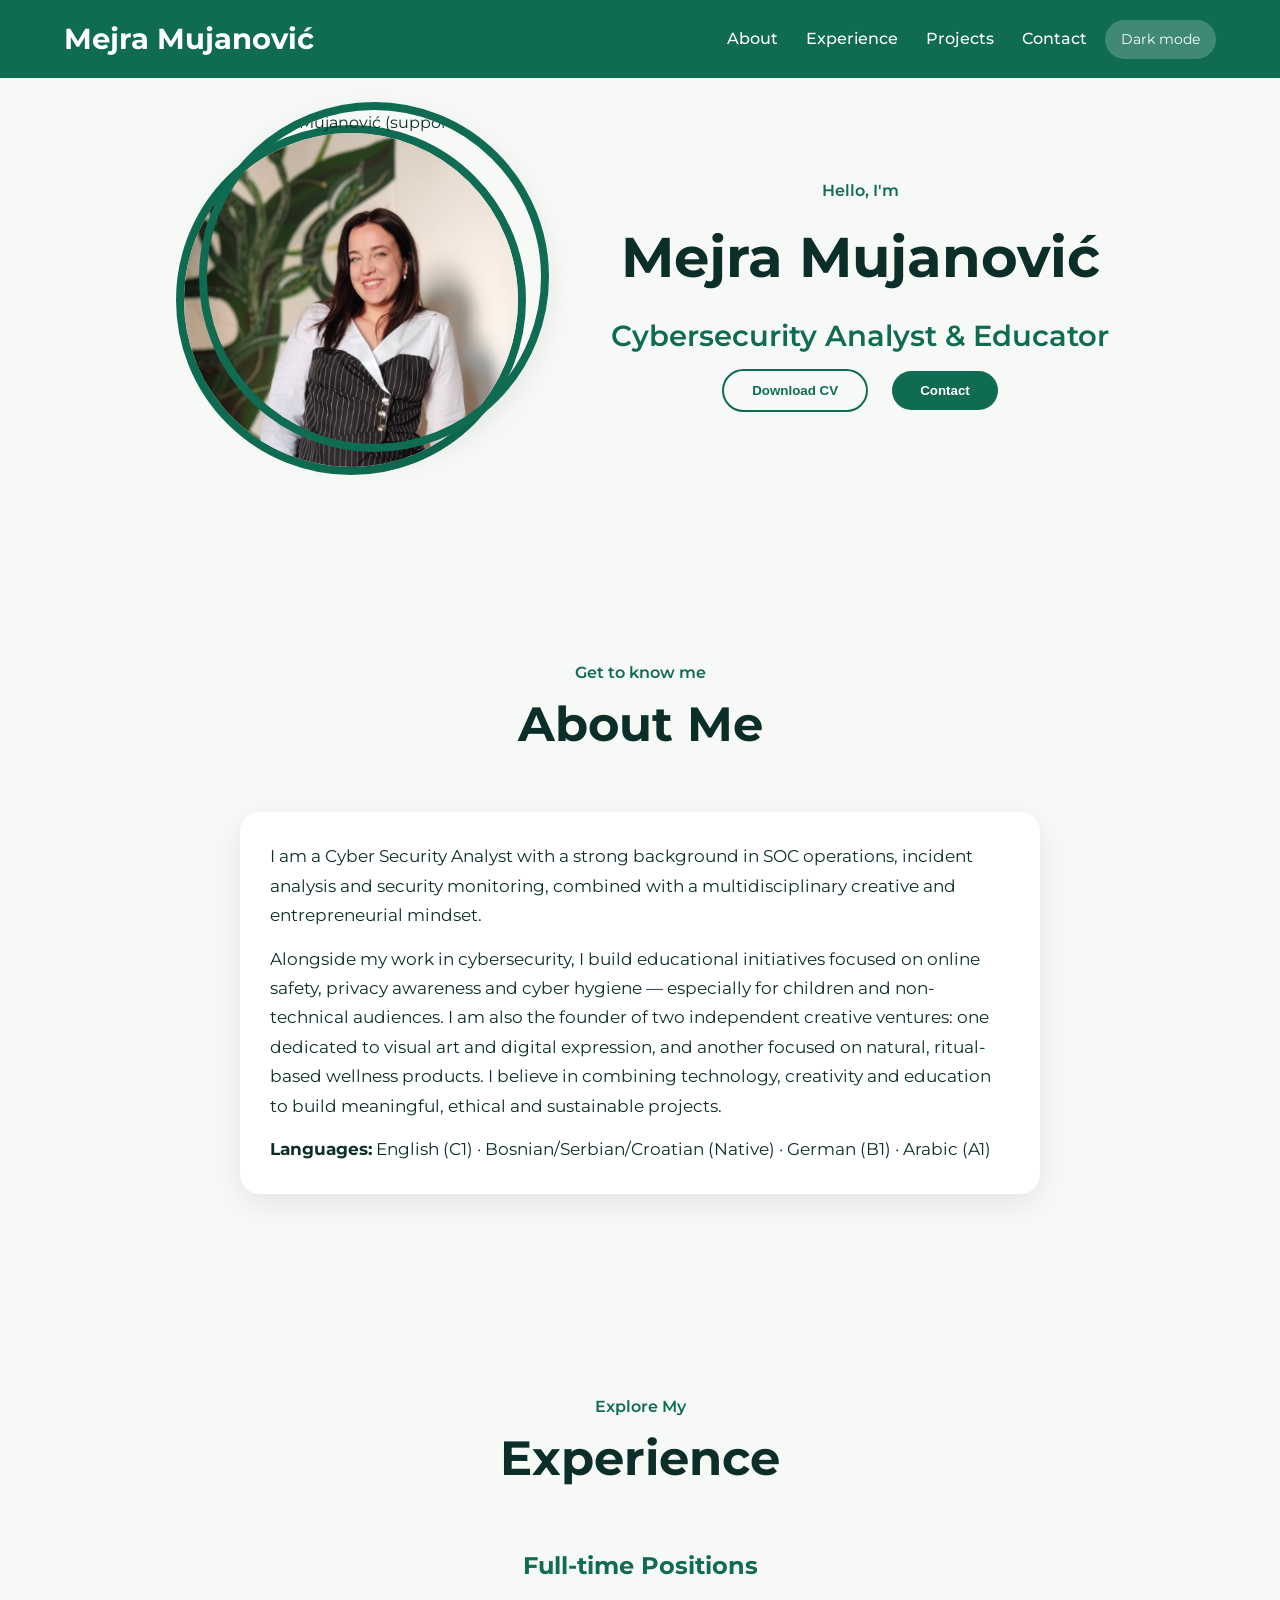
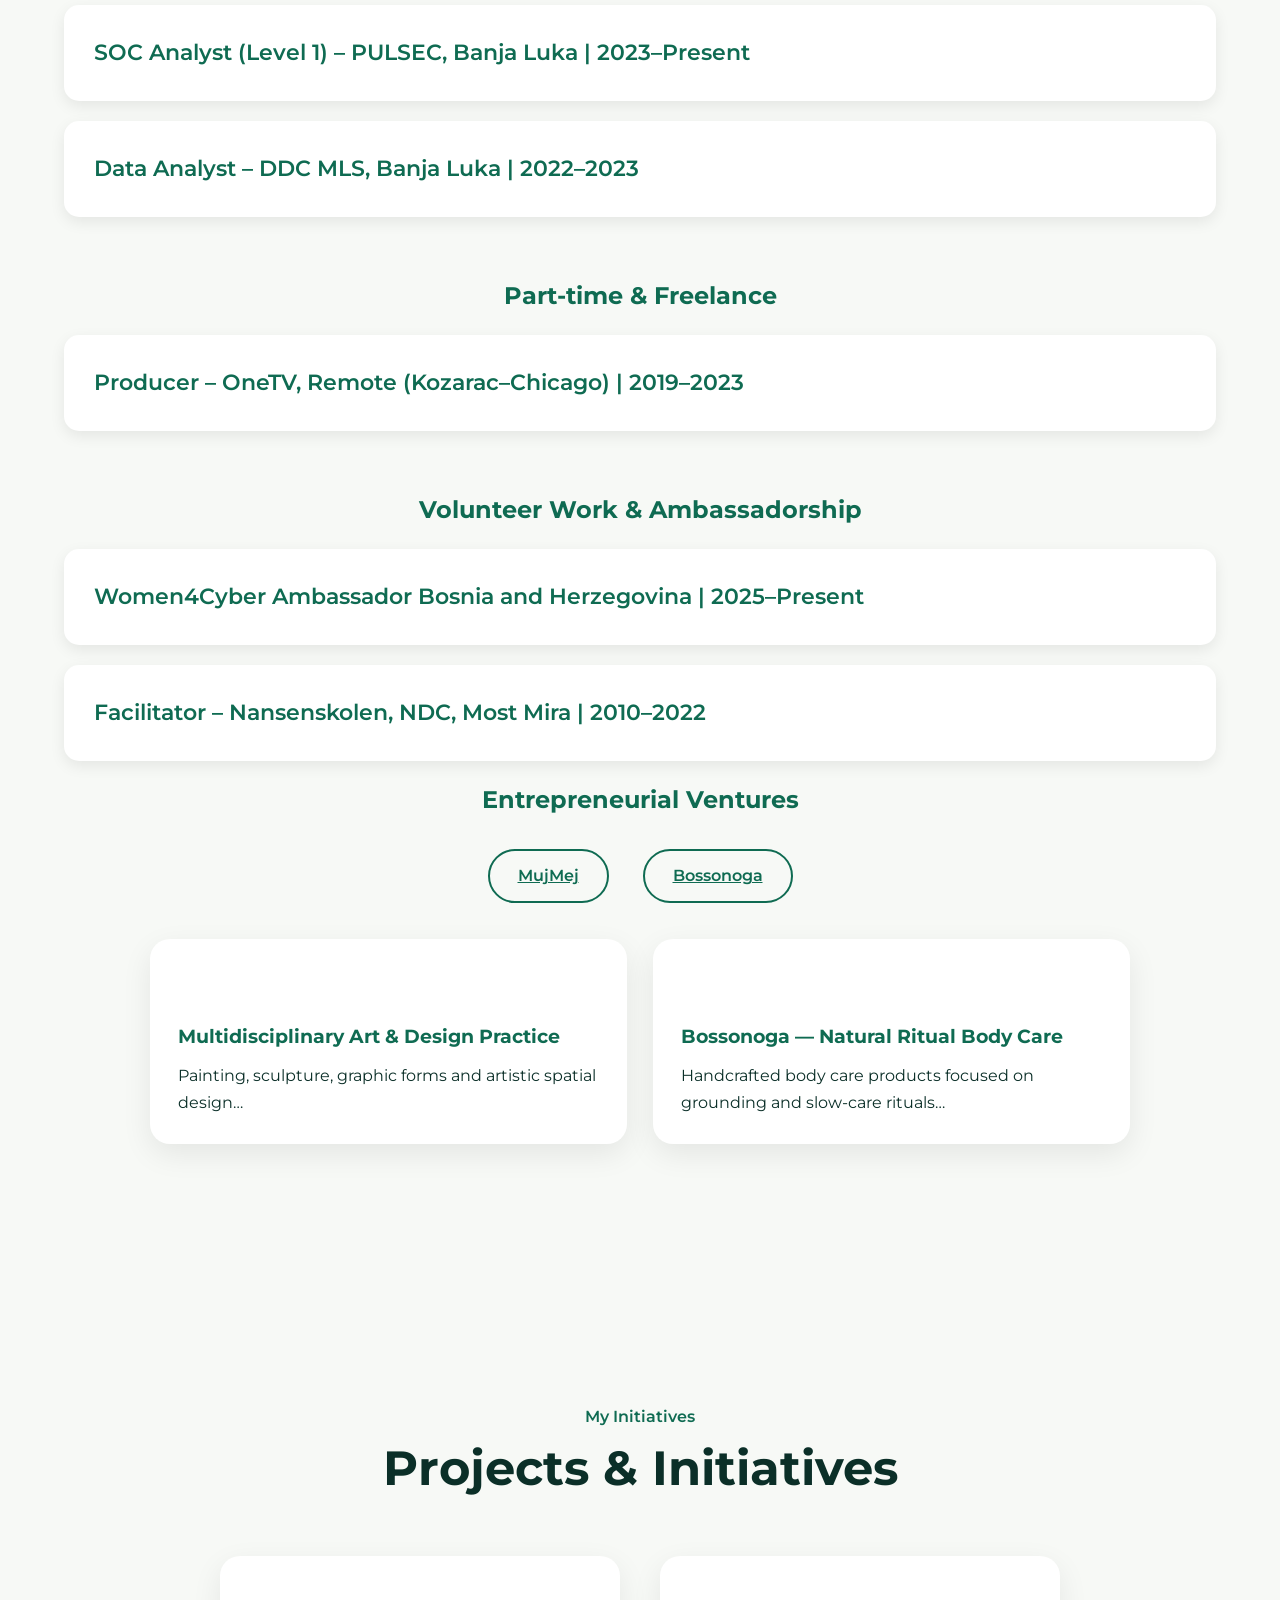
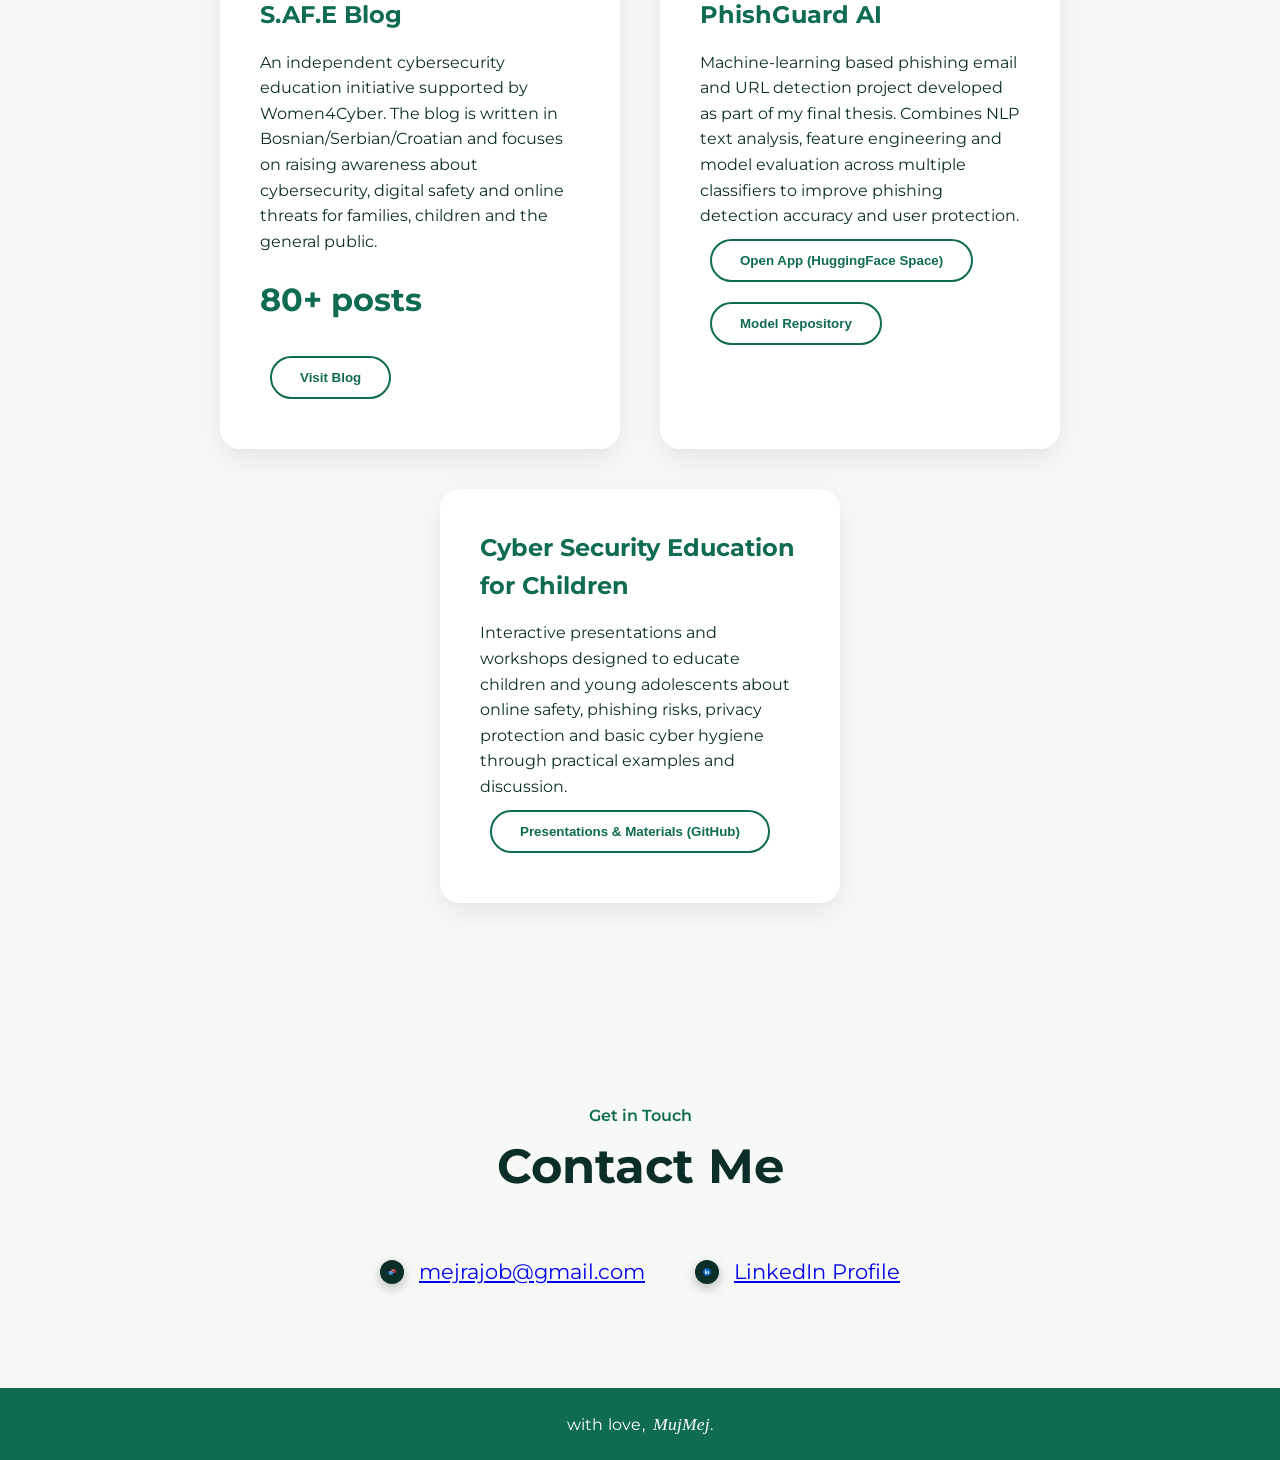
==== commit 342a3962: "Add Instagram links for entrepreneurial ventures Added links to entrepreneurial ventures on Instagra" ====
--- a/index.html
+++ b/index.html
@@ -164,7 +164,14 @@
             </details>
        <div class="experience-category">
   <h2>Entrepreneurial Ventures</h2>
-
+ <div class="venture-tabs">
+    <a class="btn btn-color-2" href="https://instagram.com/mujmej" target="_blank" rel="noopener">
+      MujMej
+    </a>
+    <a class="btn btn-color-2" href="https://instagram.com/bosso.noga" target="_blank" rel="noopener">
+      Bossonoga
+    </a>
+  </div>
   <div class="venture-grid">
     <div class="venture-card">
       <div class="venture-header">
--- a/style.css
+++ b/style.css
@@ -603,3 +603,47 @@
     grid-template-columns: 1fr;
   }
 }
+
+/* Two-frame hero images */
+.section__pic-container {
+  position: relative;
+  width: 360px;
+  height: 360px;
+  display: grid;
+  place-items: center;
+}
+
+.hero-image {
+  object-fit: cover;
+  border-radius: 50%;
+  transition: opacity 0.6s ease, transform 0.6s ease;
+}
+
+.hero-image.fade-out {
+  opacity: 0;
+}
+
+/* Main (bottom) circle */
+.hero-image--main {
+  width: 350px;
+  height: 350px;
+  border: 8px solid var(--primary);
+}
+
+/* Top support circle (smaller, floating) */
+.hero-image--top {
+  position: absolute;
+  top: -18px;
+  right: -18px;
+  width: 120px;
+  height: 120px;
+  border: 6px solid var(--accent);
+  box-shadow: 0 10px 30px var(--shadow);
+}
+.venture-tabs {
+  display: flex;
+  justify-content: center;
+  gap: 14px;
+  margin: 16px 0 26px;
+  flex-wrap: wrap;
+}
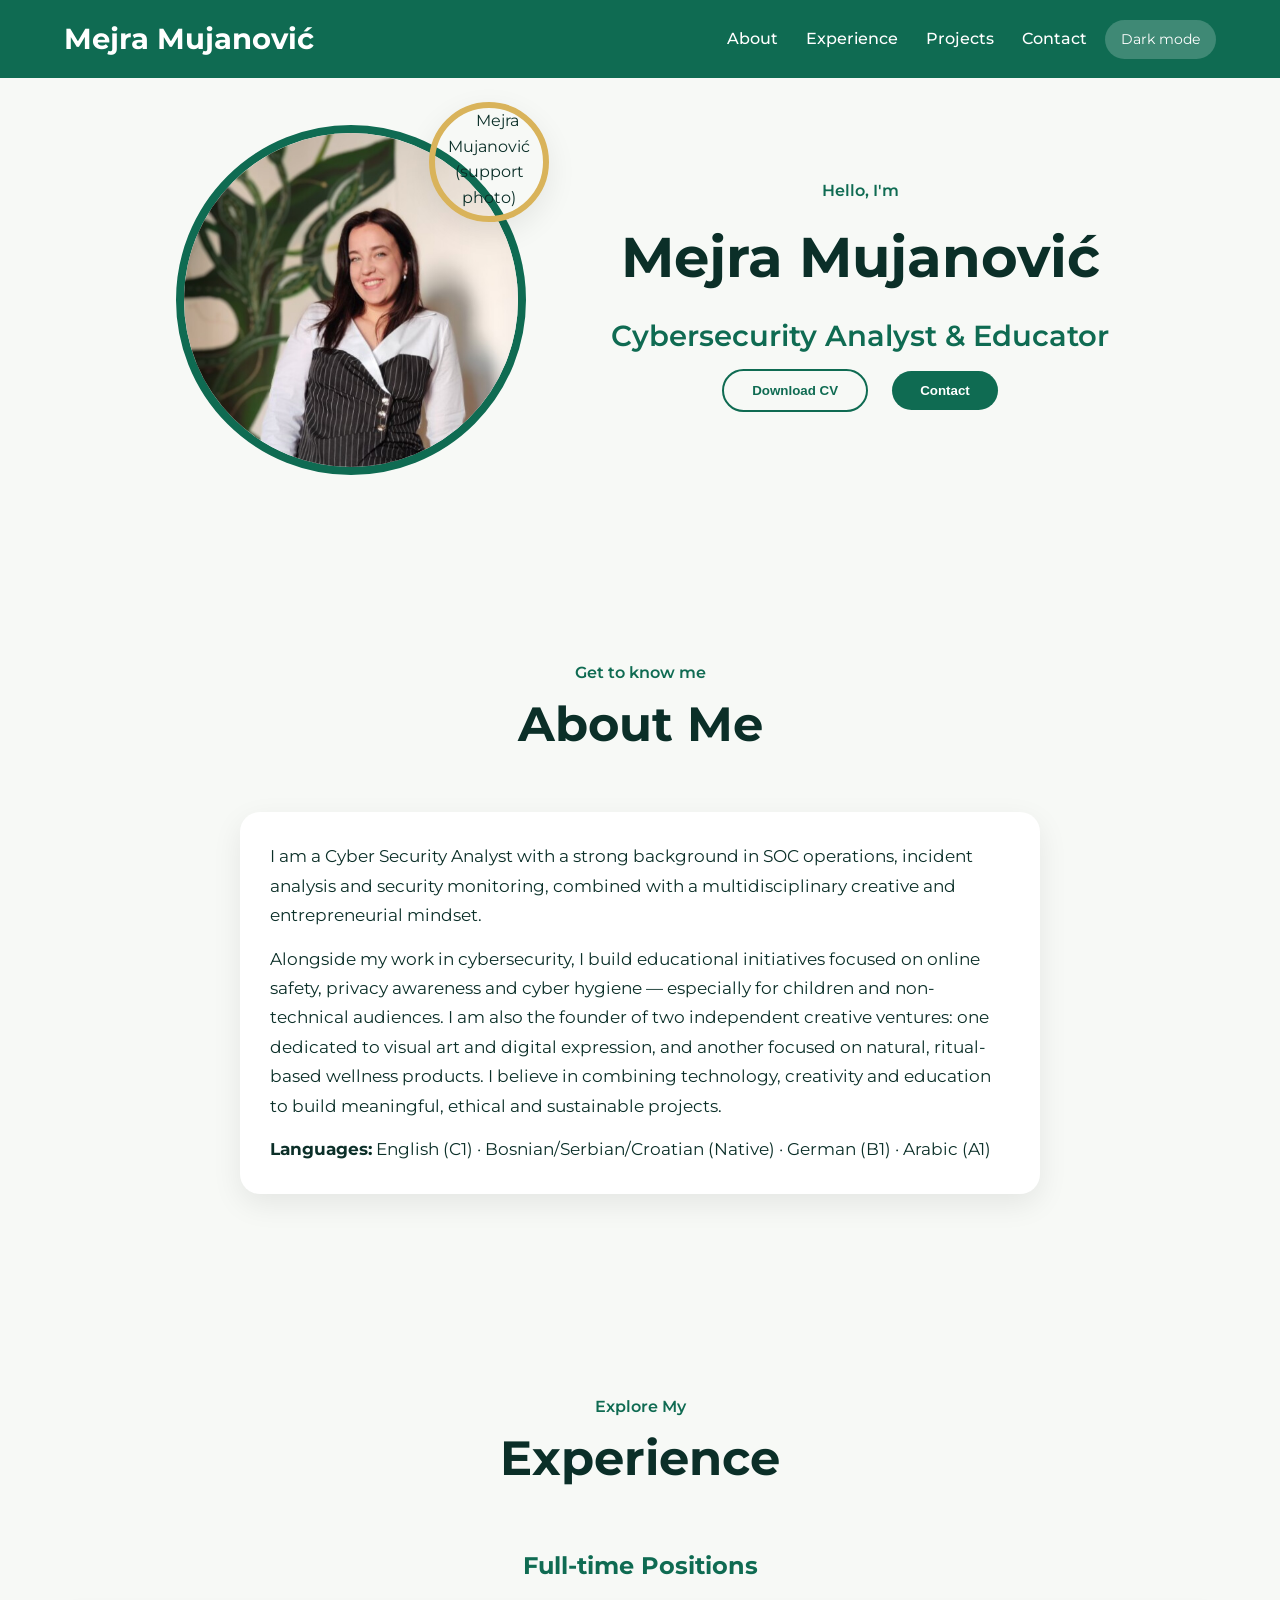
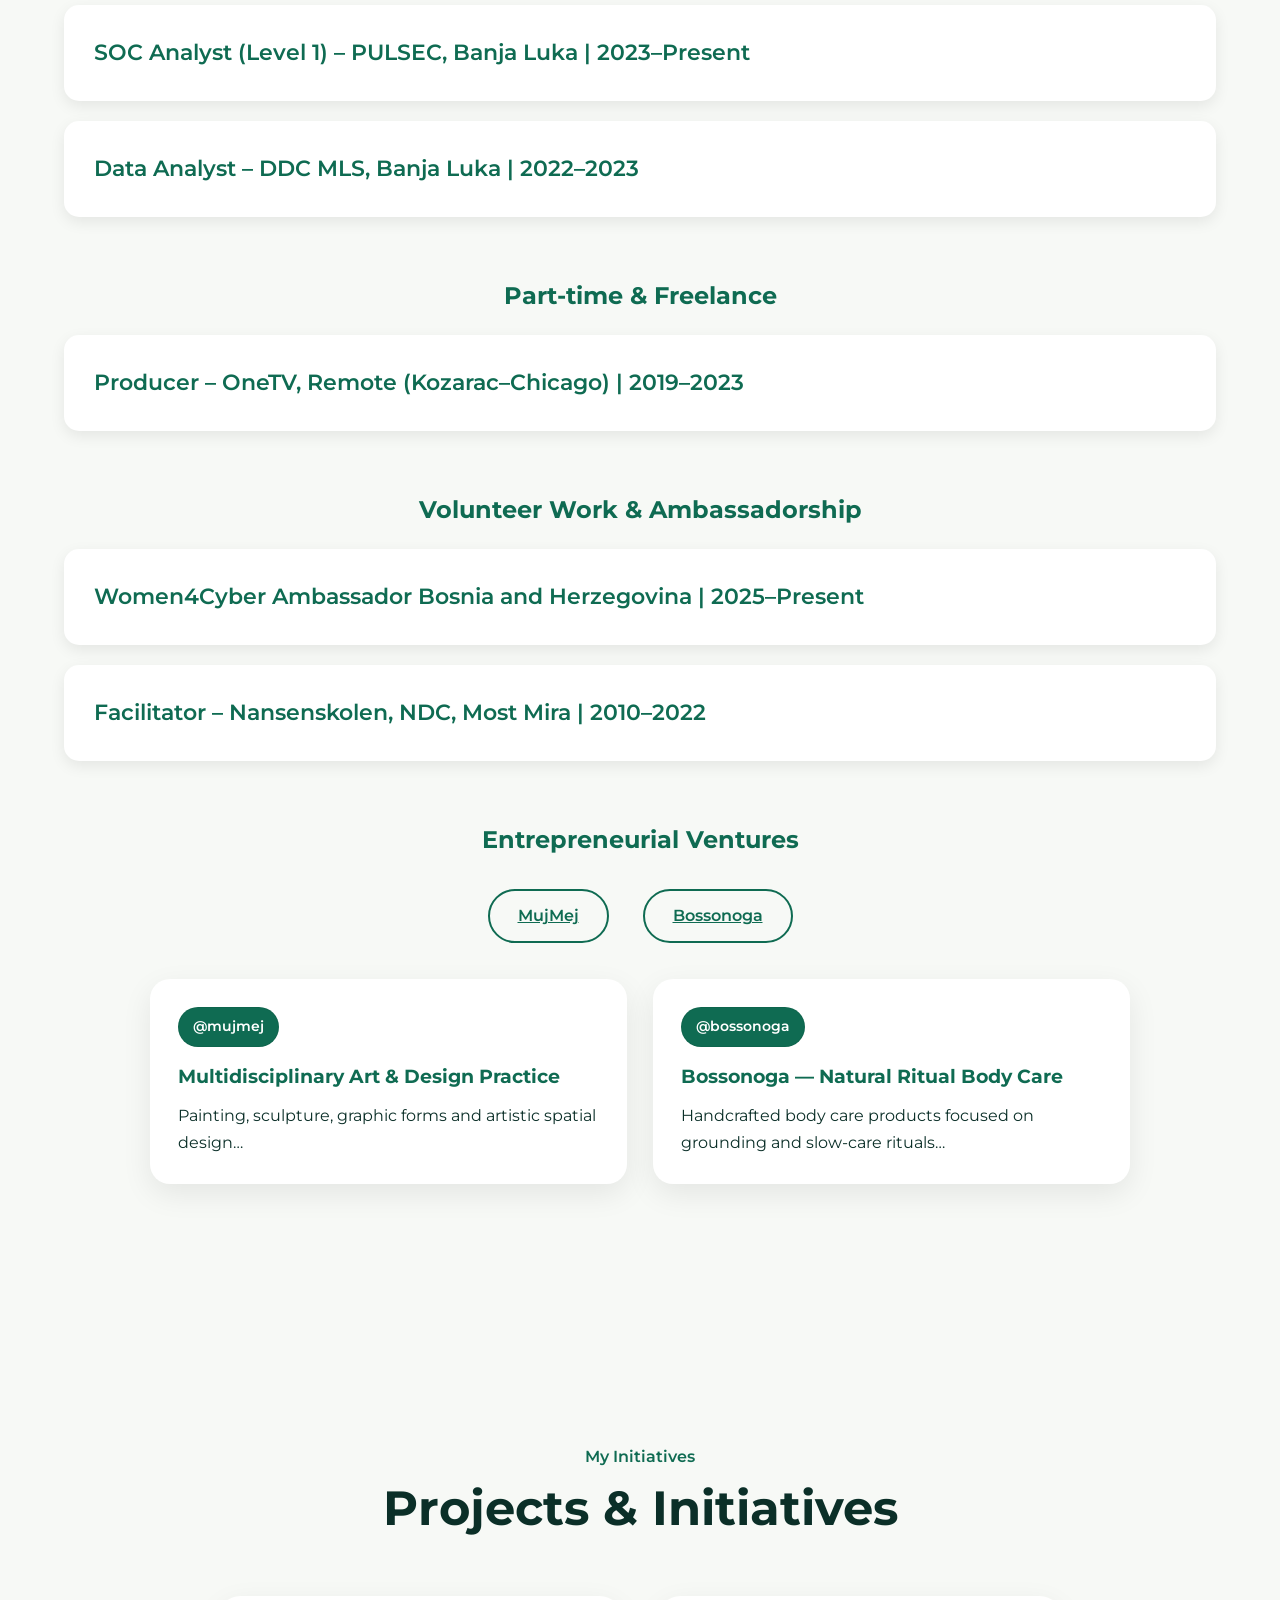
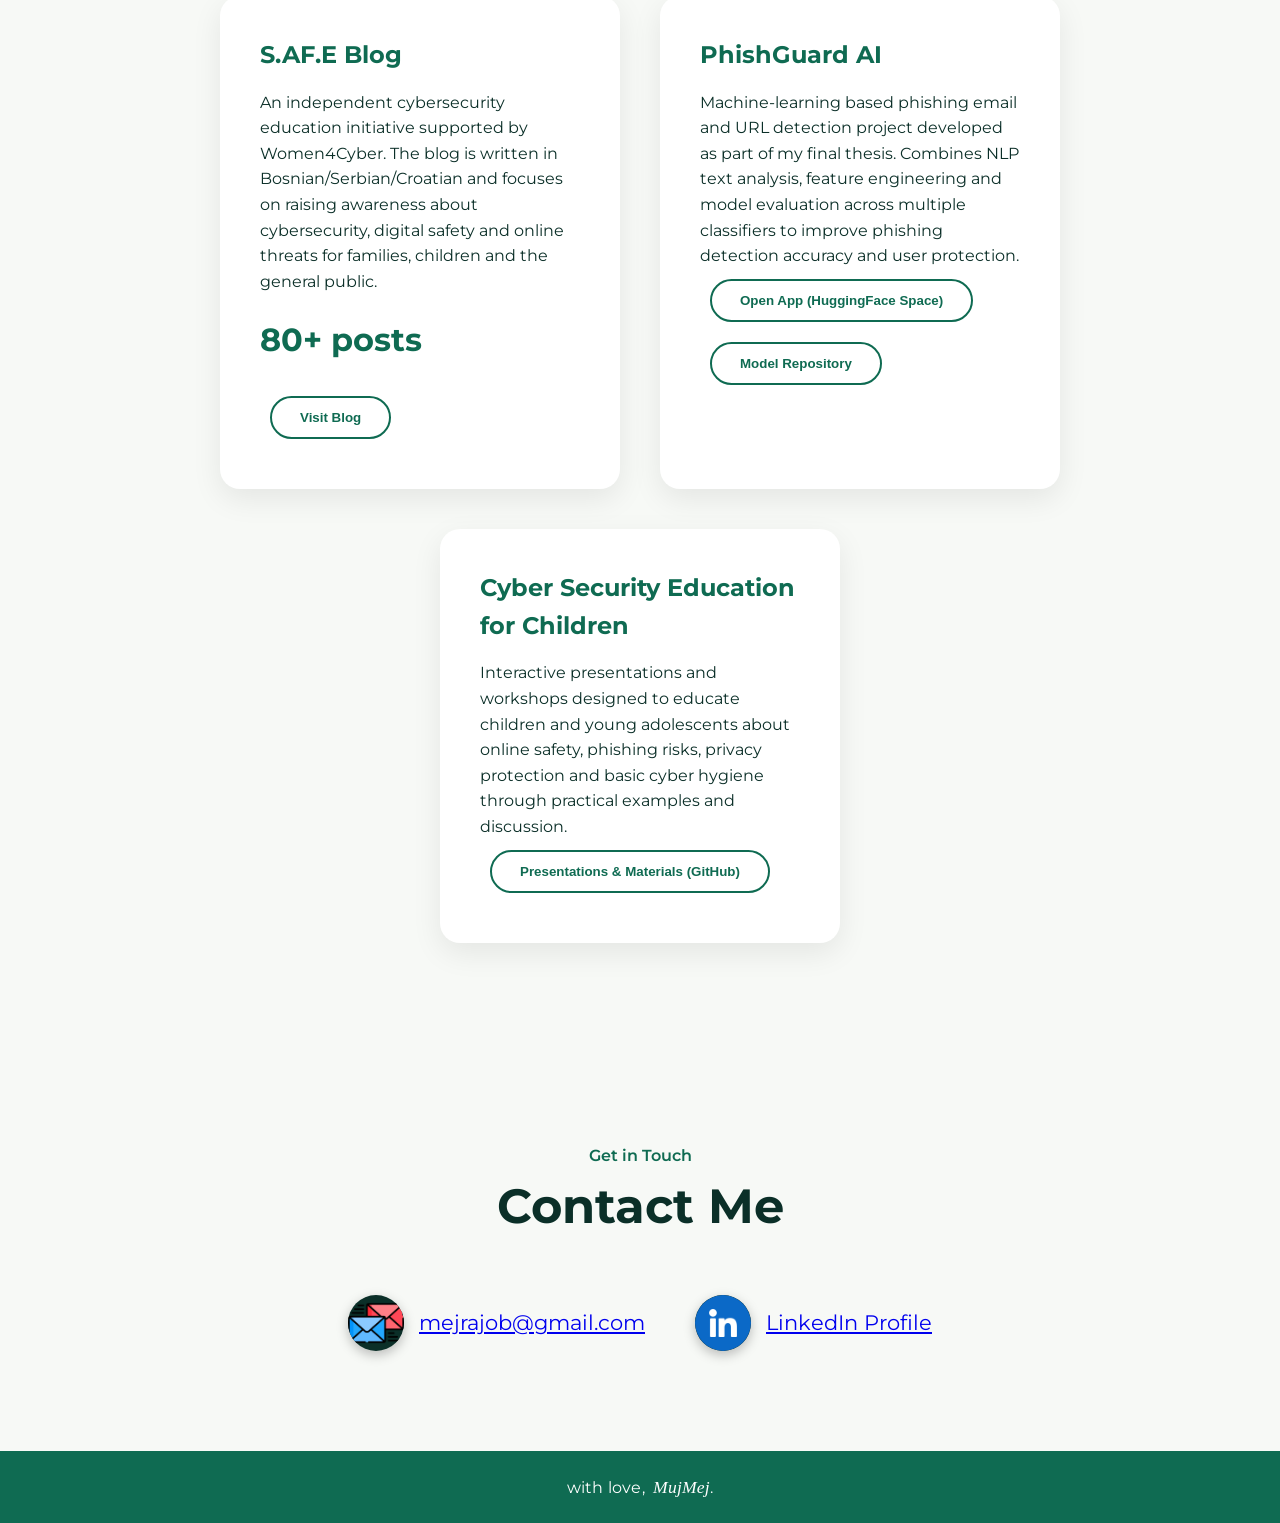
==== commit 34d037a7: "Refactor HTML structure and content" ====
--- a/index.html
+++ b/index.html
@@ -1,299 +1,302 @@
 <!DOCTYPE html>
 <html lang="en">
 <head>
-    <meta charset="UTF-8" />
-    <meta name="viewport" content="width=device-width, initial-scale=1.0" />
-    <title>Mejra Mujanović - Cybersecurity Analyst</title>
-    <link href="https://fonts.googleapis.com/css2?family=Montserrat:wght@400;500;600;700&display=swap" rel="stylesheet" />
-    <link rel="stylesheet" href="style.css" />
-    <link rel="stylesheet" href="mediaqueries.css" />
+  <meta charset="UTF-8" />
+  <meta name="viewport" content="width=device-width, initial-scale=1.0" />
+  <title>Mejra Mujanović - Cybersecurity Analyst</title>
+
+  <link href="https://fonts.googleapis.com/css2?family=Montserrat:wght@400;500;600;700&display=swap" rel="stylesheet" />
+  <link rel="stylesheet" href="style.css" />
+  <link rel="stylesheet" href="mediaqueries.css" />
 </head>
+
 <body>
-    <!-- Desktop Navigation -->
-<nav id="desktop-nav">
+  <!-- Desktop Navigation -->
+  <nav id="desktop-nav">
     <div class="logo">Mejra Mujanović</div>
 
     <div class="nav-right">
-        <ul class="nav-links">
-            <li><a href="#about">About</a></li>
-            <li><a href="#experience">Experience</a></li>
-            <li><a href="#projects">Projects</a></li>
-            <li><a href="#contact">Contact</a></li>
-        </ul>
-
-        <div class="dark-toggle" id="themeToggle" onclick="toggleDarkMode()">
-            Light
-        </div>
-    </div>
-</nav>
-    <!-- Profile Section -->
-<section id="profile">
-  <div class="section__pic-container">
-    <!-- gornja (support) slika -->
-    <img
-      id="heroImageTop"
-      class="hero-image hero-image--top"
-      src="assets/profile-pic-2.jpg"
-      alt="Mejra Mujanović (support photo)"
-    />
-
-    <!-- donja (glavna) slika u krugu -->
-    <img
-      id="heroImageMain"
-      class="hero-image hero-image--main"
-      src="assets/profile-pic.jpg"
-      alt="Mejra Mujanović"
-    />
-  </div>
-
-  <div class="section__text">
-    <p class="section__text__p1">Hello, I'm</p>
-    <h1 class="hero-title">Mejra Mujanović</h1>
-    <p class="section__text__p2">Cybersecurity Analyst & Educator</p>
-
-    <div class="btn-container">
-      <button class="btn btn-color-2" onclick="window.open('assets/MejraMujanovicCV.pdf')">
-        Download CV
-      </button>
-      <button class="btn btn-color-1" onclick="location.href='#contact'">
-        Contact
-      </button>
-    </div>
-  </div>
-</section>
-            
-    <!-- About -->
-    <section id="about">
-        <p class="section__text__p1">Get to know me</p>
-        <h1 class="title">About Me</h1>
-        <div class="text-container">
-            <p>
-                I am a Cyber Security Analyst with a strong background in SOC operations, incident
-                analysis and security monitoring, combined with a multidisciplinary creative and
-                entrepreneurial mindset.
-            </p>
-            <p>
-                Alongside my work in cybersecurity, I build educational initiatives focused on
-                online safety, privacy awareness and cyber hygiene — especially for children and
-                non-technical audiences. I am also the founder of two independent creative ventures:
-                one dedicated to visual art and digital expression, and another focused on natural,
-                ritual-based wellness products. I believe in combining technology, creativity and
-                education to build meaningful, ethical and sustainable projects.
-            </p>
-            <p>
-                <strong>Languages:</strong> English (C1) · Bosnian/Serbian/Croatian (Native) · German (B1) · Arabic (A1)
-            </p>
-        </div>
-    </section>
-
-    <!-- Experience -->
-    <section id="experience">
-        <p class="section__text__p1">Explore My</p>
-        <h1 class="title">Experience</h1>
-
-        <div class="experience-category">
-            <h2>Full-time Positions</h2>
-
-            <details class="job-details">
-                <summary>SOC Analyst (Level 1) – PULSEC, Banja Luka | 2023–Present</summary>
-                <div class="job-content">
-                    <p>24/7 monitoring, triage and initial incident handling across international clients.</p>
-                    <ul>      
-  <li>Continuous monitoring using IBM QRadar, Microsoft Defender XDR/MDO, Trend Micro Vision One, Carbon Black…</li>
-  <li>First-line triage of phishing, malware, credential misuse, MFA anomalies…</li>
-  <li>Investigation using logs, EDR telemetry, email traces and MITRE ATT&CK mapping</li>
-  <li>Escalation to L2/L3 with full context and ServiceNow incident lifecycle management</li>
-  <li>False positive tuning, documentation, and client communication through tickets</li>
-  <li>24/7 rotating shift work in a SOC environment</li>
-                    </ul>
-                    <p>
-                        <strong>Achievements:</strong> Processed hundreds of thousands of security events and incidents with high analytical accuracy, contributed to significant false-positive reduction, and was recognised for precision and reliability in handling high-severity cases.
-                    </p>
-                    
-                </div>
-            </details>
-
-            <details class="job-details">
-                <summary>Data Analyst – DDC MLS, Banja Luka | 2022–2023</summary>
-                <div class="job-content">
-                    <p>
-                        Data processing and client support using tools such as AnyDesk, MaxCare,
-                        Zendesk and 360. Focus on accuracy, first-contact resolution and maintaining
-                        data quality.
-                    </p>
-                </div>
-            </details>
-        </div>
-
-        <div class="experience-category">
-            <h2>Part-time & Freelance</h2>
-
-            <details class="job-details">
-                <summary>Producer – OneTV, Remote (Kozarac–Chicago) | 2019–2023</summary>
-                <div class="job-content">
-                    <p>
-                        Live show production, video editing, social media promotion (Facebook, YouTube,
-                        Instagram) and basic website maintenance for a diaspora-focused TV channel.
-                    </p>
-                </div>
-            </details>
-        </div>
-
-        <div class="experience-category">
-            <h2>Volunteer Work & Ambassadorship</h2>
-
-            <details class="job-details">
-                <summary>Women4Cyber Ambassador Bosnia and Herzegovina | 2025–Present</summary>
-                <div class="job-content">
-                    <p>
-                        Promoting the role of women in cybersecurity, equality in the tech sector and
-                        educational initiatives. Supporting training programs, public talks and community
-                        projects to increase women's presence in cybersecurity jobs and research.
-                    </p>
-                </div>
-            </details>
-
-            <details class="job-details">
-                <summary>Facilitator – Nansenskolen, NDC, Most Mira | 2010–2022</summary>
-                <div class="job-content">
-                    <p>
-                        Facilitating workshops on diversity, inclusion, stereotypes, peer violence,
-                        peacebuilding and youth empowerment, including creative community performances.
-                    </p>
-                </div>
-            </details>
-       <div class="experience-category">
-  <h2>Entrepreneurial Ventures</h2>
- <div class="venture-tabs">
-    <a class="btn btn-color-2" href="https://instagram.com/mujmej" target="_blank" rel="noopener">
-      MujMej
-    </a>
-    <a class="btn btn-color-2" href="https://instagram.com/bosso.noga" target="_blank" rel="noopener">
-      Bossonoga
-    </a>
-  </div>
-  <div class="venture-grid">
-    <div class="venture-card">
-      <div class="venture-header">
-        <a class="pill pill-ig" href="https://instagram.com/mujmej" target="_blank" rel="noopener">@mujmej</a>
-      </div>
-      <h3>Multidisciplinary Art & Design Practice</h3>
-      <p>Painting, sculpture, graphic forms and artistic spatial design…</p>
-    </div>
-
-    <div class="venture-card">
-      <div class="venture-header">
-        <a class="pill pill-ig" href="https://instagram.com/bosso.noga" target="_blank" rel="noopener">@bossonoga</a>
-      </div>
-      <h3>Bossonoga — Natural Ritual Body Care</h3>
-      <p>Handcrafted body care products focused on grounding and slow-care rituals…</p>
-    </div>
-  </div>
-</div>
-    </section>
-
-    <!-- Projects -->
-    <section id="projects">
-        <p class="section__text__p1">My Initiatives</p>
-        <h1 class="title">Projects &amp; Initiatives</h1>
-
-        <div class="projects-container">
-            <!-- S.AF.E Blog -->
-            <div class="project-card">
-                <div class="project-info">
-                    <h2>S.AF.E Blog</h2>
-                    <p>
-                        An independent cybersecurity education initiative supported by Women4Cyber.
-                        The blog is written in Bosnian/Serbian/Croatian and focuses on
-                        raising awareness about cybersecurity, digital safety and online threats for
-                        families, children and the general public.
-                    </p>
-                    <h3 class="counter-display">
-                        <span id="postCounter">0</span>+ posts
-                    </h3>
-                    <div class="btn-container">
-                        <button
-                            class="btn btn-color-2 project-btn"
-                            onclick="location.href='https://s-af-e.blogspot.com/'"
-                        >
-                            Visit Blog
-                        </button>
-                    </div>
-                </div>
-            </div>
-
-            <!-- PhishGuard AI -->
-            <div class="project-card">
-                <div class="project-info">
-                    <h2>PhishGuard AI</h2>
-                    <p>
-                        Machine-learning based phishing email and URL detection project developed
-                        as part of my final thesis. Combines NLP text analysis, feature
-                        engineering and model evaluation across multiple classifiers to improve
-                        phishing detection accuracy and user protection.
-                    </p>
-                    <div class="btn-container">
-                        <button
-                            class="btn btn-color-2 project-btn"
-                            onclick="location.href='https://huggingface.co/spaces/MujMej/PhishGuardAi'"
-                        >
-                            Open App (HuggingFace Space)
-                        </button>
-                        <button
-                            class="btn btn-color-2 project-btn"
-                            onclick="location.href='https://huggingface.co/MujMej'"
-                        >
-                            Model Repository
-                        </button>
-                    </div>
-                </div>
-            </div>
-
-            <!-- Cyber Education for Children -->
-            <div class="project-card">
-                <div class="project-info">
-                    <h2>Cyber Security Education for Children</h2>
-                    <p>
-                        Interactive presentations and workshops designed to educate children and
-                        young adolescents about online safety, phishing risks, privacy protection
-                        and basic cyber hygiene through practical examples and discussion.
-                    </p>
-                    <div class="btn-container">
-                        <button
-                            class="btn btn-color-2 project-btn"
-                            onclick="location.href='https://github.com/MujMej/cyber-edu-children'"
-                        >
-                            Presentations &amp; Materials (GitHub)
-                        </button>
-                    </div>
-                </div>
-            </div>
-        </div>
-    </section>
-
-    <!-- Contact -->
-    <section id="contact">
-        <p class="section__text__p1">Get in Touch</p>
-        <h1 class="title">Contact Me</h1>
-
-        <div class="contact-container">
-            <div class="contact-info">
-                <img src="assets/email.png" alt="Email" class="icon" />
-                <p><a href="mailto:mejrajob@gmail.com">mejrajob@gmail.com</a></p>
-            </div>
-            <div class="contact-info">
-                <img src="assets/linkedin.png" alt="LinkedIn" class="icon" />
-                <p>
-                    <a href="https://www.linkedin.com/in/mejra-mujanovic/">
-                        LinkedIn Profile
-                    </a>
-                </p>
-            </div>
-        </div>
-    </section>
-<footer class="site-footer">
-  <p>with love, <span class="brand-sign">MujMej</span>.</p>
-</footer>
-    <script src="script.js"></script>
+      <ul class="nav-links">
+        <li><a href="#about">About</a></li>
+        <li><a href="#experience">Experience</a></li>
+        <li><a href="#projects">Projects</a></li>
+        <li><a href="#contact">Contact</a></li>
+      </ul>
+
+      <div class="dark-toggle" id="themeToggle" onclick="toggleDarkMode()">
+        Light
+      </div>
+    </div>
+  </nav>
+
+  <!-- Profile Section -->
+  <section id="profile">
+    <div class="section__pic-container">
+      <!-- gornja (support) slika -->
+      <img
+        id="heroImageTop"
+        class="hero-image hero-image--top"
+        src="assets/profile-pic-2.jpg"
+        alt="Mejra Mujanović (support photo)"
+      />
+
+      <!-- donja (glavna) slika u krugu -->
+      <img
+        id="heroImageMain"
+        class="hero-image hero-image--main"
+        src="assets/profile-pic.jpg"
+        alt="Mejra Mujanović"
+      />
+    </div>
+
+    <div class="section__text">
+      <p class="section__text__p1">Hello, I'm</p>
+      <h1 class="hero-title">Mejra Mujanović</h1>
+      <p class="section__text__p2">Cybersecurity Analyst & Educator</p>
+
+      <div class="btn-container">
+        <button class="btn btn-color-2" onclick="window.open('assets/MejraMujanovicCV.pdf')">
+          Download CV
+        </button>
+        <button class="btn btn-color-1" onclick="location.href='#contact'">
+          Contact
+        </button>
+      </div>
+    </div>
+  </section>
+
+  <!-- About -->
+  <section id="about">
+    <p class="section__text__p1">Get to know me</p>
+    <h1 class="title">About Me</h1>
+
+    <div class="text-container">
+      <p>
+        I am a Cyber Security Analyst with a strong background in SOC operations, incident
+        analysis and security monitoring, combined with a multidisciplinary creative and
+        entrepreneurial mindset.
+      </p>
+      <p>
+        Alongside my work in cybersecurity, I build educational initiatives focused on
+        online safety, privacy awareness and cyber hygiene — especially for children and
+        non-technical audiences. I am also the founder of two independent creative ventures:
+        one dedicated to visual art and digital expression, and another focused on natural,
+        ritual-based wellness products. I believe in combining technology, creativity and
+        education to build meaningful, ethical and sustainable projects.
+      </p>
+      <p>
+        <strong>Languages:</strong> English (C1) · Bosnian/Serbian/Croatian (Native) · German (B1) · Arabic (A1)
+      </p>
+    </div>
+  </section>
+
+  <!-- Experience -->
+  <section id="experience">
+    <p class="section__text__p1">Explore My</p>
+    <h1 class="title">Experience</h1>
+
+    <!-- Full-time -->
+    <div class="experience-category">
+      <h2>Full-time Positions</h2>
+
+      <details class="job-details">
+        <summary>SOC Analyst (Level 1) – PULSEC, Banja Luka | 2023–Present</summary>
+        <div class="job-content">
+          <p>24/7 monitoring, triage and initial incident handling across international clients.</p>
+          <ul>
+            <li>Continuous monitoring using IBM QRadar, Microsoft Defender XDR/MDO, Trend Micro Vision One, Carbon Black…</li>
+            <li>First-line triage of phishing, malware, credential misuse, MFA anomalies…</li>
+            <li>Investigation using logs, EDR telemetry, email traces and MITRE ATT&CK mapping</li>
+            <li>Escalation to L2/L3 with full context and ServiceNow incident lifecycle management</li>
+            <li>False positive tuning, documentation, and client communication through tickets</li>
+            <li>24/7 rotating shift work in a SOC environment</li>
+          </ul>
+          <p>
+            <strong>Achievements:</strong> Processed hundreds of thousands of security events and incidents with high analytical accuracy,
+            contributed to significant false-positive reduction, and was recognised for precision and reliability in handling high-severity cases.
+          </p>
+        </div>
+      </details>
+
+      <details class="job-details">
+        <summary>Data Analyst – DDC MLS, Banja Luka | 2022–2023</summary>
+        <div class="job-content">
+          <p>
+            Data processing and client support using tools such as AnyDesk, MaxCare,
+            Zendesk and 360. Focus on accuracy, first-contact resolution and maintaining
+            data quality.
+          </p>
+        </div>
+      </details>
+    </div>
+
+    <!-- Part-time -->
+    <div class="experience-category">
+      <h2>Part-time &amp; Freelance</h2>
+
+      <details class="job-details">
+        <summary>Producer – OneTV, Remote (Kozarac–Chicago) | 2019–2023</summary>
+        <div class="job-content">
+          <p>
+            Live show production, video editing, social media promotion (Facebook, YouTube,
+            Instagram) and basic website maintenance for a diaspora-focused TV channel.
+          </p>
+        </div>
+      </details>
+    </div>
+
+    <!-- Volunteer -->
+    <div class="experience-category">
+      <h2>Volunteer Work &amp; Ambassadorship</h2>
+
+      <details class="job-details">
+        <summary>Women4Cyber Ambassador Bosnia and Herzegovina | 2025–Present</summary>
+        <div class="job-content">
+          <p>
+            Promoting the role of women in cybersecurity, equality in the tech sector and
+            educational initiatives. Supporting training programs, public talks and community
+            projects to increase women's presence in cybersecurity jobs and research.
+          </p>
+        </div>
+      </details>
+
+      <details class="job-details">
+        <summary>Facilitator – Nansenskolen, NDC, Most Mira | 2010–2022</summary>
+        <div class="job-content">
+          <p>
+            Facilitating workshops on diversity, inclusion, stereotypes, peer violence,
+            peacebuilding and youth empowerment, including creative community performances.
+          </p>
+        </div>
+      </details>
+    </div>
+
+    <!-- Entrepreneurial -->
+    <div class="experience-category">
+      <h2>Entrepreneurial Ventures</h2>
+
+      <div class="venture-tabs">
+        <a class="btn btn-color-2" href="https://instagram.com/mujmej" target="_blank" rel="noopener">
+          MujMej
+        </a>
+        <a class="btn btn-color-2" href="https://instagram.com/bosso.noga" target="_blank" rel="noopener">
+          Bossonoga
+        </a>
+      </div>
+
+      <div class="venture-grid">
+        <div class="venture-card">
+          <div class="venture-header">
+            <a class="pill pill-ig" href="https://instagram.com/mujmej" target="_blank" rel="noopener">@mujmej</a>
+          </div>
+          <h3>Multidisciplinary Art &amp; Design Practice</h3>
+          <p>Painting, sculpture, graphic forms and artistic spatial design…</p>
+        </div>
+
+        <div class="venture-card">
+          <div class="venture-header">
+            <a class="pill pill-ig" href="https://instagram.com/bosso.noga" target="_blank" rel="noopener">@bossonoga</a>
+          </div>
+          <h3>Bossonoga — Natural Ritual Body Care</h3>
+          <p>Handcrafted body care products focused on grounding and slow-care rituals…</p>
+        </div>
+      </div>
+    </div>
+  </section>
+
+  <!-- Projects -->
+  <section id="projects">
+    <p class="section__text__p1">My Initiatives</p>
+    <h1 class="title">Projects &amp; Initiatives</h1>
+
+    <div class="projects-container">
+      <!-- S.AF.E Blog -->
+      <div class="project-card">
+        <div class="project-info">
+          <h2>S.AF.E Blog</h2>
+          <p>
+            An independent cybersecurity education initiative supported by Women4Cyber.
+            The blog is written in Bosnian/Serbian/Croatian and focuses on
+            raising awareness about cybersecurity, digital safety and online threats for
+            families, children and the general public.
+          </p>
+          <h3 class="counter-display">
+            <span id="postCounter">0</span>+ posts
+          </h3>
+          <div class="btn-container">
+            <button class="btn btn-color-2 project-btn" onclick="location.href='https://s-af-e.blogspot.com/'">
+              Visit Blog
+            </button>
+          </div>
+        </div>
+      </div>
+
+      <!-- PhishGuard AI -->
+      <div class="project-card">
+        <div class="project-info">
+          <h2>PhishGuard AI</h2>
+          <p>
+            Machine-learning based phishing email and URL detection project developed
+            as part of my final thesis. Combines NLP text analysis, feature
+            engineering and model evaluation across multiple classifiers to improve
+            phishing detection accuracy and user protection.
+          </p>
+          <div class="btn-container">
+            <button class="btn btn-color-2 project-btn" onclick="location.href='https://huggingface.co/spaces/MujMej/PhishGuardAi'">
+              Open App (HuggingFace Space)
+            </button>
+            <button class="btn btn-color-2 project-btn" onclick="location.href='https://huggingface.co/MujMej'">
+              Model Repository
+            </button>
+          </div>
+        </div>
+      </div>
+
+      <!-- Cyber Education for Children -->
+      <div class="project-card">
+        <div class="project-info">
+          <h2>Cyber Security Education for Children</h2>
+          <p>
+            Interactive presentations and workshops designed to educate children and
+            young adolescents about online safety, phishing risks, privacy protection
+            and basic cyber hygiene through practical examples and discussion.
+          </p>
+          <div class="btn-container">
+            <button class="btn btn-color-2 project-btn" onclick="location.href='https://github.com/MujMej/cyber-edu-children'">
+              Presentations &amp; Materials (GitHub)
+            </button>
+          </div>
+        </div>
+      </div>
+    </div>
+  </section>
+
+  <!-- Contact -->
+  <section id="contact">
+    <p class="section__text__p1">Get in Touch</p>
+    <h1 class="title">Contact Me</h1>
+
+    <div class="contact-container">
+      <div class="contact-info">
+        <img src="assets/email.png" alt="Email" class="icon" />
+        <p><a href="mailto:mejrajob@gmail.com">mejrajob@gmail.com</a></p>
+      </div>
+
+      <div class="contact-info">
+        <img src="assets/linkedin.png" alt="LinkedIn" class="icon" />
+        <p>
+          <a href="https://www.linkedin.com/in/mejra-mujanovic/" target="_blank" rel="noopener">
+            LinkedIn Profile
+          </a>
+        </p>
+      </div>
+    </div>
+  </section>
+
+  <footer class="site-footer">
+    <p>with love, <span class="brand-sign">MujMej</span>.</p>
+  </footer>
+
+  <script src="script.js"></script>
 </body>
 </html>
--- a/style.css
+++ b/style.css
@@ -2,33 +2,28 @@
    THEME VARIABLES – EMERALD + GOLD
 ========================= */
 :root {
-  /* Light mode – svijetla, čista, emerald identitet */
-  --bg: #F7F9F6;          /* glavna pozadina */
-  --text: #0B2F28;        /* osnovni tekst (tamni teal) */
-  --primary: #0F6B52;     /* smaragdno zelena – tvoja glavna boja */
-  --accent: #D9B35A;      /* toplo zlato – akcenti / CTA */
-  --card: #FFFFFF;        /* kartice, blokovi */
+  --bg: #F7F9F6;
+  --text: #0B2F28;
+  --primary: #0F6B52;
+  --accent: #D9B35A;
+  --card: #FFFFFF;
   --shadow: rgba(0, 0, 0, 0.08);
 
-  /* ikonice na svijetloj temi */
   --icon-bg: #0B2F28;
   --icon-bg-hover: #064737;
 }
 
 .dark-mode {
-  /* Dark mode – tamna, smirena, emerald pozadina */
-  --bg: #0B1010;          /* vrlo tamna teal/charcoal pozadina */
-  --text: #E9EEE9;        /* svijetli tekst */
-  --primary: #0F6B52;     /* i dalje smaragd – konzistentan brand */
-  --accent: #D9B35A;      /* zlato za naglaske */
-  --card: #0B2F28;        /* tamne kartice */
+  --bg: #0B1010;
+  --text: #E9EEE9;
+  --primary: #0F6B52;
+  --accent: #D9B35A;
+  --card: #0B2F28;
   --shadow: rgba(0, 0, 0, 0.6);
 
-  /* ikonice na dark temi */
   --icon-bg: #0F3F35;
   --icon-bg-hover: #020617;
 }
-
 
 /* =========================
    GLOBAL RESET
@@ -72,14 +67,12 @@
   white-space: nowrap;
 }
 
-/* Right side container (nav links + toggle + optional pills) */
 .nav-right {
   display: flex;
   align-items: center;
   gap: 18px;
 }
 
-/* Nav links list */
 .nav-links {
   display: flex;
   gap: 28px;
@@ -89,15 +82,13 @@
   padding: 0;
 }
 
-.nav-links li {
-  list-style: none;
-}
+.nav-links li { list-style: none; }
 
 .nav-links a {
   color: white;
   text-decoration: none;
   font-weight: 500;
-  display: inline-block; /* IMPORTANT for transform */
+  display: inline-block;
   transition: color 0.25s ease, transform 0.25s ease;
 }
 
@@ -106,7 +97,6 @@
   transform: translateY(-2px);
 }
 
-/* Theme toggle */
 .dark-toggle {
   background: rgba(255, 255, 255, 0.2);
   color: white;
@@ -151,10 +141,17 @@
   box-shadow: 0 8px 20px rgba(0, 0, 0, 0.18);
 }
 
+/* FIX: visible in light mode, glass in dark mode */
 .pill-ig {
-  background: rgba(255, 255, 255, 0.18);
-  border: 1px solid rgba(255, 255, 255, 0.35);
-  color: white;
+  background: var(--primary);
+  color: #fff;
+  border: 1px solid rgba(0,0,0,0.06);
+}
+
+.dark-mode .pill-ig {
+  background: rgba(255, 255, 255, 0.16);
+  border: 1px solid rgba(255, 255, 255, 0.28);
+  color: #fff;
 }
 
 .pill.disabled {
@@ -167,7 +164,7 @@
    HERO / PROFILE
 ========================= */
 #profile {
-  padding: 120px 5% 80px; /* accounts for fixed nav */
+  padding: 120px 5% 80px;
   display: flex;
   align-items: center;
   justify-content: center;
@@ -176,12 +173,43 @@
   text-align: center;
 }
 
-.section__pic-container img {
+/* Two-frame hero images (single source of truth) */
+.section__pic-container {
+  position: relative;
+  width: 360px;
+  height: 360px;
+  display: grid;
+  place-items: center;
+}
+
+/* base */
+.hero-image {
+  border-radius: 50%;
+  object-fit: cover;
+  display: block;
+  transition: opacity 0.6s ease;
+}
+
+.hero-image.fade-out { opacity: 0; }
+
+/* MAIN: veliki krug */
+.hero-image--main {
   width: 350px;
   height: 350px;
-  object-fit: cover;
-  border-radius: 50%;
   border: 8px solid var(--primary);
+  z-index: 1;
+}
+
+/* TOP: mali krug */
+.hero-image--top {
+  position: absolute;
+  top: -18px;
+  right: -18px;
+  width: 120px;
+  height: 120px;
+  border: 6px solid var(--accent);
+  box-shadow: 0 10px 30px var(--shadow);
+  z-index: 2;
 }
 
 .section__text__p1 {
@@ -248,7 +276,7 @@
 }
 
 /* =========================
-   SOCIALS
+   SOCIALS / ICONS
 ========================= */
 #socials-container {
   margin-top: 20px;
@@ -258,15 +286,17 @@
   flex-wrap: wrap;
 }
 
+/* FIX: bigger icons (circle + icon) */
 .icon {
-  width: 24px;
-  height: 24px;
+  width: 56px;
+  height: 56px;
+  padding: 0;
+  border-radius: 999px;
+  background: var(--icon-bg);
+  box-shadow: 0 4px 12px rgba(0,0,0,0.25);
+  object-fit: contain;
   cursor: pointer;
   transition: transform 0.25s ease, box-shadow 0.25s ease, background 0.25s ease;
-  border-radius: 999px;
-  padding: 8px;
-  background: var(--icon-bg);
-  box-shadow: 0 4px 12px rgba(0,0,0,0.25);
 }
 
 .icon:hover {
@@ -293,9 +323,7 @@
 /* =========================
    SECTIONS / CONTENT CARDS
 ========================= */
-section {
-  padding: 100px 5%;
-}
+section { padding: 100px 5%; }
 
 .text-container {
   max-width: 800px;
@@ -309,9 +337,7 @@
 /* =========================
    EXPERIENCE
 ========================= */
-.experience-category {
-  margin-bottom: 60px;
-}
+.experience-category { margin-bottom: 60px; }
 
 .experience-category h2 {
   color: var(--primary);
@@ -338,21 +364,17 @@
 
 .job-details summary::-webkit-details-marker { display: none; }
 
-.job-details[open] summary {
-  margin-bottom: 15px;
-}
-
-/* EXPERIENCE – make content readable, not centered */
+.job-details[open] summary { margin-bottom: 15px; }
+
 .job-content {
-  text-align: left;          /* KLJUČ */
-  max-width: 900px;          /* da ne bude preširoko */
+  text-align: left;
+  max-width: 900px;
   margin: 0 auto;
 }
 
-/* Nice bullet list */
 .job-content ul {
   margin: 14px 0 0;
-  padding-left: 20px;        /* normalno uvlačenje */
+  padding-left: 20px;
   list-style-position: outside;
 }
 
@@ -361,16 +383,12 @@
   line-height: 1.65;
 }
 
-/* Achievements paragraph */
 .job-content p {
   margin: 10px 0;
   line-height: 1.75;
 }
 
-/* OPTIONAL: make first line (role summary) slightly muted */
-.job-content > p:first-of-type {
-  opacity: 0.9;
-}
+.job-content > p:first-of-type { opacity: 0.9; }
 
 /* =========================
    PROJECTS
@@ -440,21 +458,13 @@
    RESPONSIVE
 ========================= */
 @media (max-width: 900px) {
-  nav {
-    padding: 0.9rem 4%;
-  }
-
-  .logo {
-    font-size: 1.3rem;
-  }
-
-  .nav-right {
-    gap: 12px;
-  }
-
-  .nav-links {
-    gap: 14px;
-  }
+  nav { padding: 0.9rem 4%; }
+
+  .logo { font-size: 1.3rem; }
+
+  .nav-right { gap: 12px; }
+
+  .nav-links { gap: 14px; }
 
   .dark-toggle {
     padding: 7px 12px;
@@ -466,18 +476,22 @@
     padding: 110px 5% 70px;
   }
 
-  .section__pic-container img {
+  /* FIX: responsive only for hero frames (not all imgs) */
+  .hero-image--main {
     width: 260px;
     height: 260px;
   }
 
-  .hero-title {
-    font-size: 2.6rem;
+  .hero-image--top {
+    width: 100px;
+    height: 100px;
+    top: -14px;
+    right: -14px;
   }
 
-  .section__text__p2 {
-    font-size: 1.4rem;
-  }
+  .hero-title { font-size: 2.6rem; }
+
+  .section__text__p2 { font-size: 1.4rem; }
 
   .project-card {
     width: 100%;
@@ -486,10 +500,7 @@
 }
 
 @media (max-width: 520px) {
-  /* Optional: hide nav links if you don't have a hamburger menu yet */
-  .nav-links {
-    display: none;
-  }
+  .nav-links { display: none; }
 }
 
 /* Better readable text blocks */
@@ -499,31 +510,10 @@
   line-height: 1.75;
 }
 
-.text-container p:last-child {
-  margin-bottom: 0;
-}
-
-/* Lists readability (Experience, etc.) */
-.job-content ul {
-  margin: 14px 0 0;
-  padding-left: 20px;
-}
-
-.job-content li {
-  margin: 10px 0;
-  line-height: 1.65;
-}
-
-/* Make long content easier */
-.job-content p {
-  margin: 10px 0;
-  line-height: 1.75;
-}
+.text-container p:last-child { margin-bottom: 0; }
 
 /* Make footer stick to bottom when page is short */
-html, body {
-  height: 100%;
-}
+html, body { height: 100%; }
 
 body {
   min-height: 100%;
@@ -546,7 +536,6 @@
   letter-spacing: 0.2px;
 }
 
-/* “MujMej” italic signature */
 .brand-sign {
   font-family: 'Georgia', serif;
   font-style: italic;
@@ -554,12 +543,11 @@
   margin-left: 4px;
 }
 
-#profileImage {
-  transition: opacity 0.6s ease;
-}
-#profileImage.fade-out {
-  opacity: 0;
-}
+/* kept (you asked not to remove) */
+#profileImage { transition: opacity 0.6s ease; }
+#profileImage.fade-out { opacity: 0; }
+
+/* Ventures */
 .venture-grid {
   display: grid;
   grid-template-columns: repeat(2, minmax(260px, 1fr));
@@ -593,53 +581,12 @@
   font-size: 1.2rem;
 }
 
-.venture-card p {
-  line-height: 1.7;
-}
-
-/* Responsive */
+.venture-card p { line-height: 1.7; }
+
 @media (max-width: 900px) {
-  .venture-grid {
-    grid-template-columns: 1fr;
-  }
-}
-
-/* Two-frame hero images */
-.section__pic-container {
-  position: relative;
-  width: 360px;
-  height: 360px;
-  display: grid;
-  place-items: center;
-}
-
-.hero-image {
-  object-fit: cover;
-  border-radius: 50%;
-  transition: opacity 0.6s ease, transform 0.6s ease;
-}
-
-.hero-image.fade-out {
-  opacity: 0;
-}
-
-/* Main (bottom) circle */
-.hero-image--main {
-  width: 350px;
-  height: 350px;
-  border: 8px solid var(--primary);
-}
-
-/* Top support circle (smaller, floating) */
-.hero-image--top {
-  position: absolute;
-  top: -18px;
-  right: -18px;
-  width: 120px;
-  height: 120px;
-  border: 6px solid var(--accent);
-  box-shadow: 0 10px 30px var(--shadow);
-}
+  .venture-grid { grid-template-columns: 1fr; }
+}
+
 .venture-tabs {
   display: flex;
   justify-content: center;
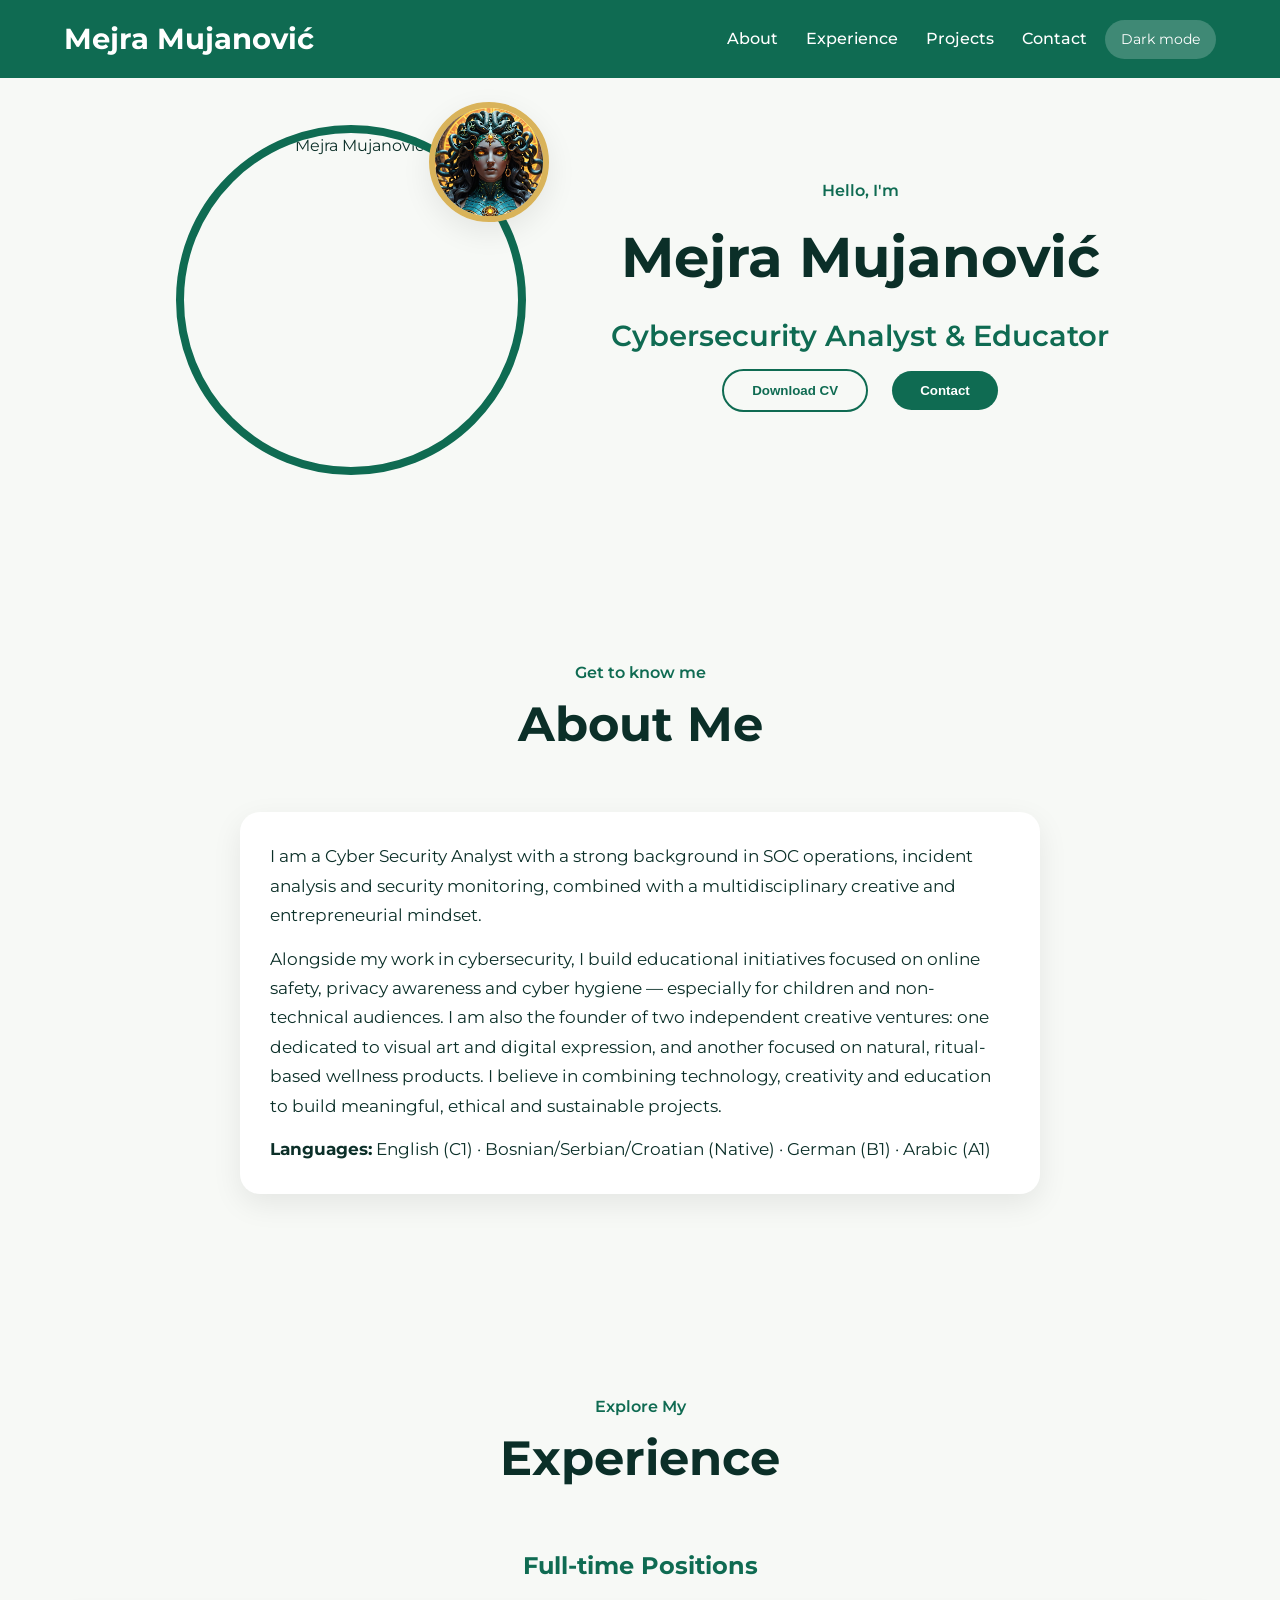
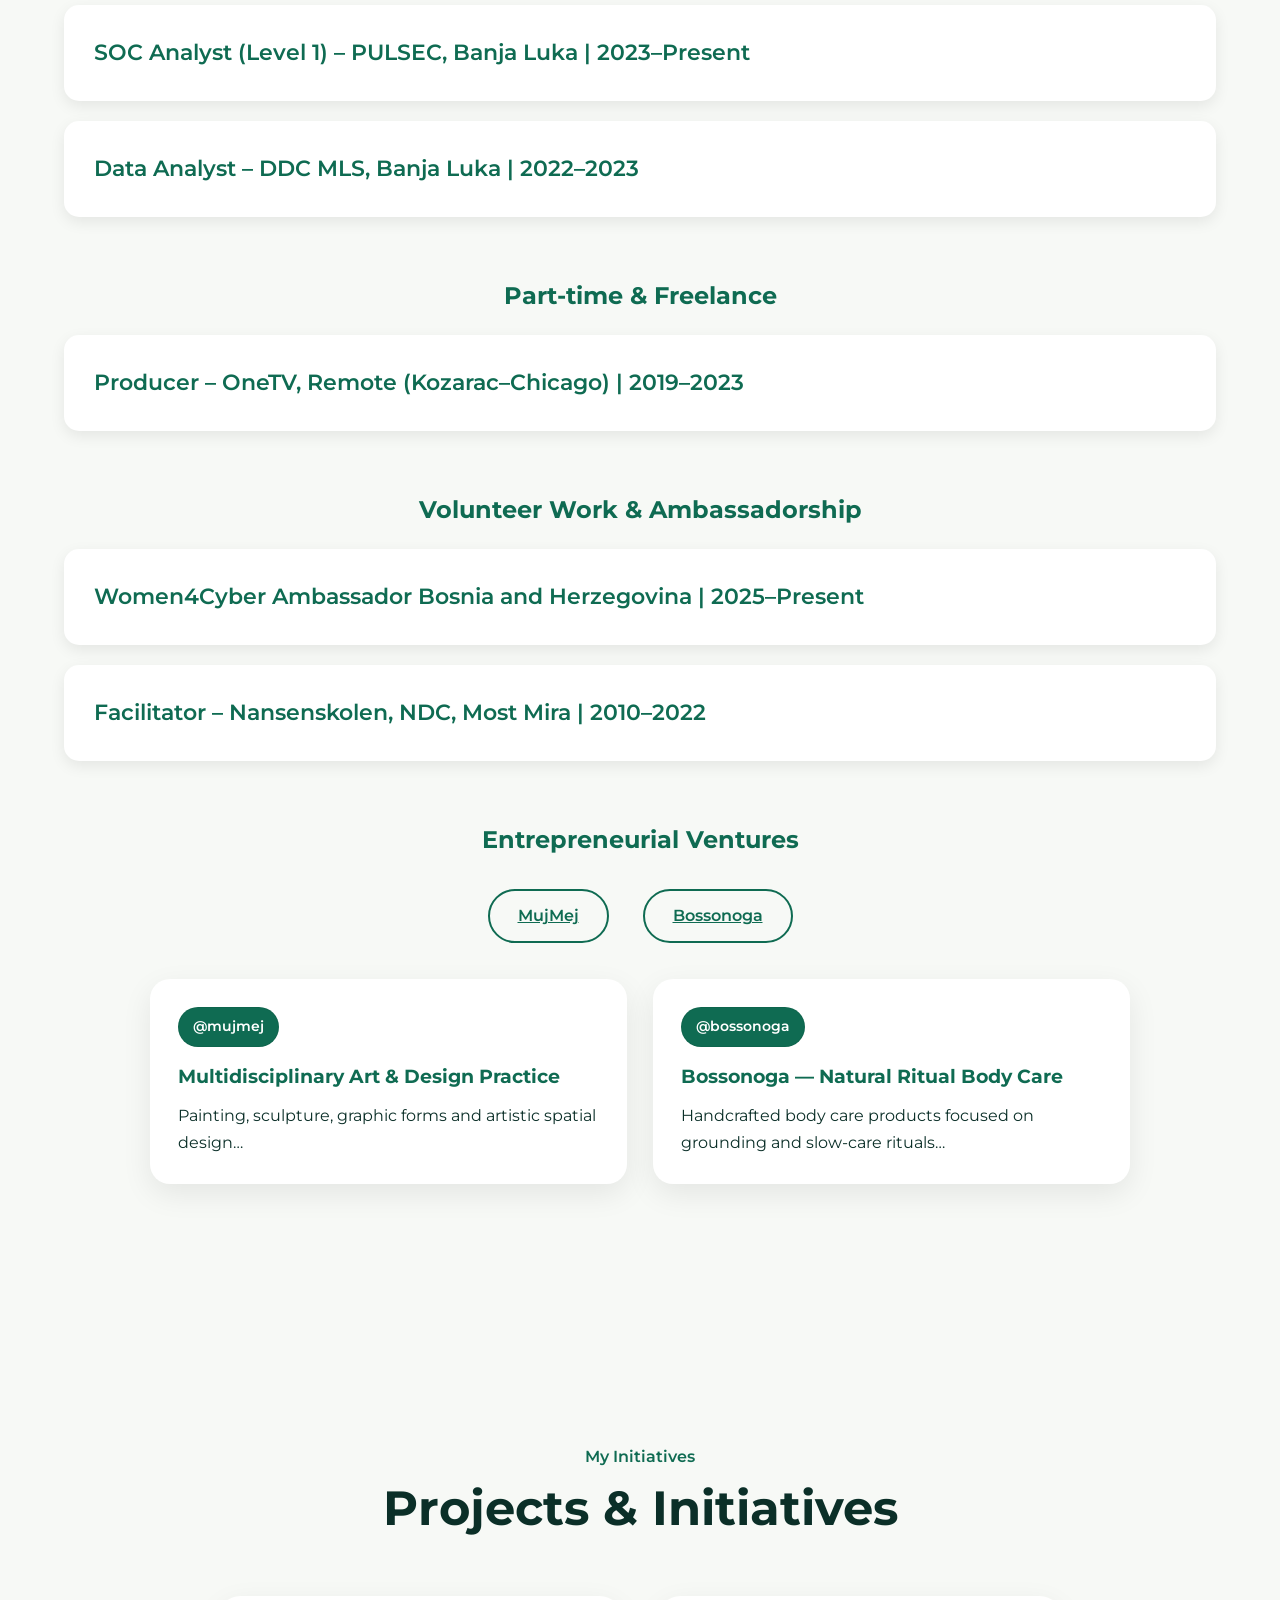
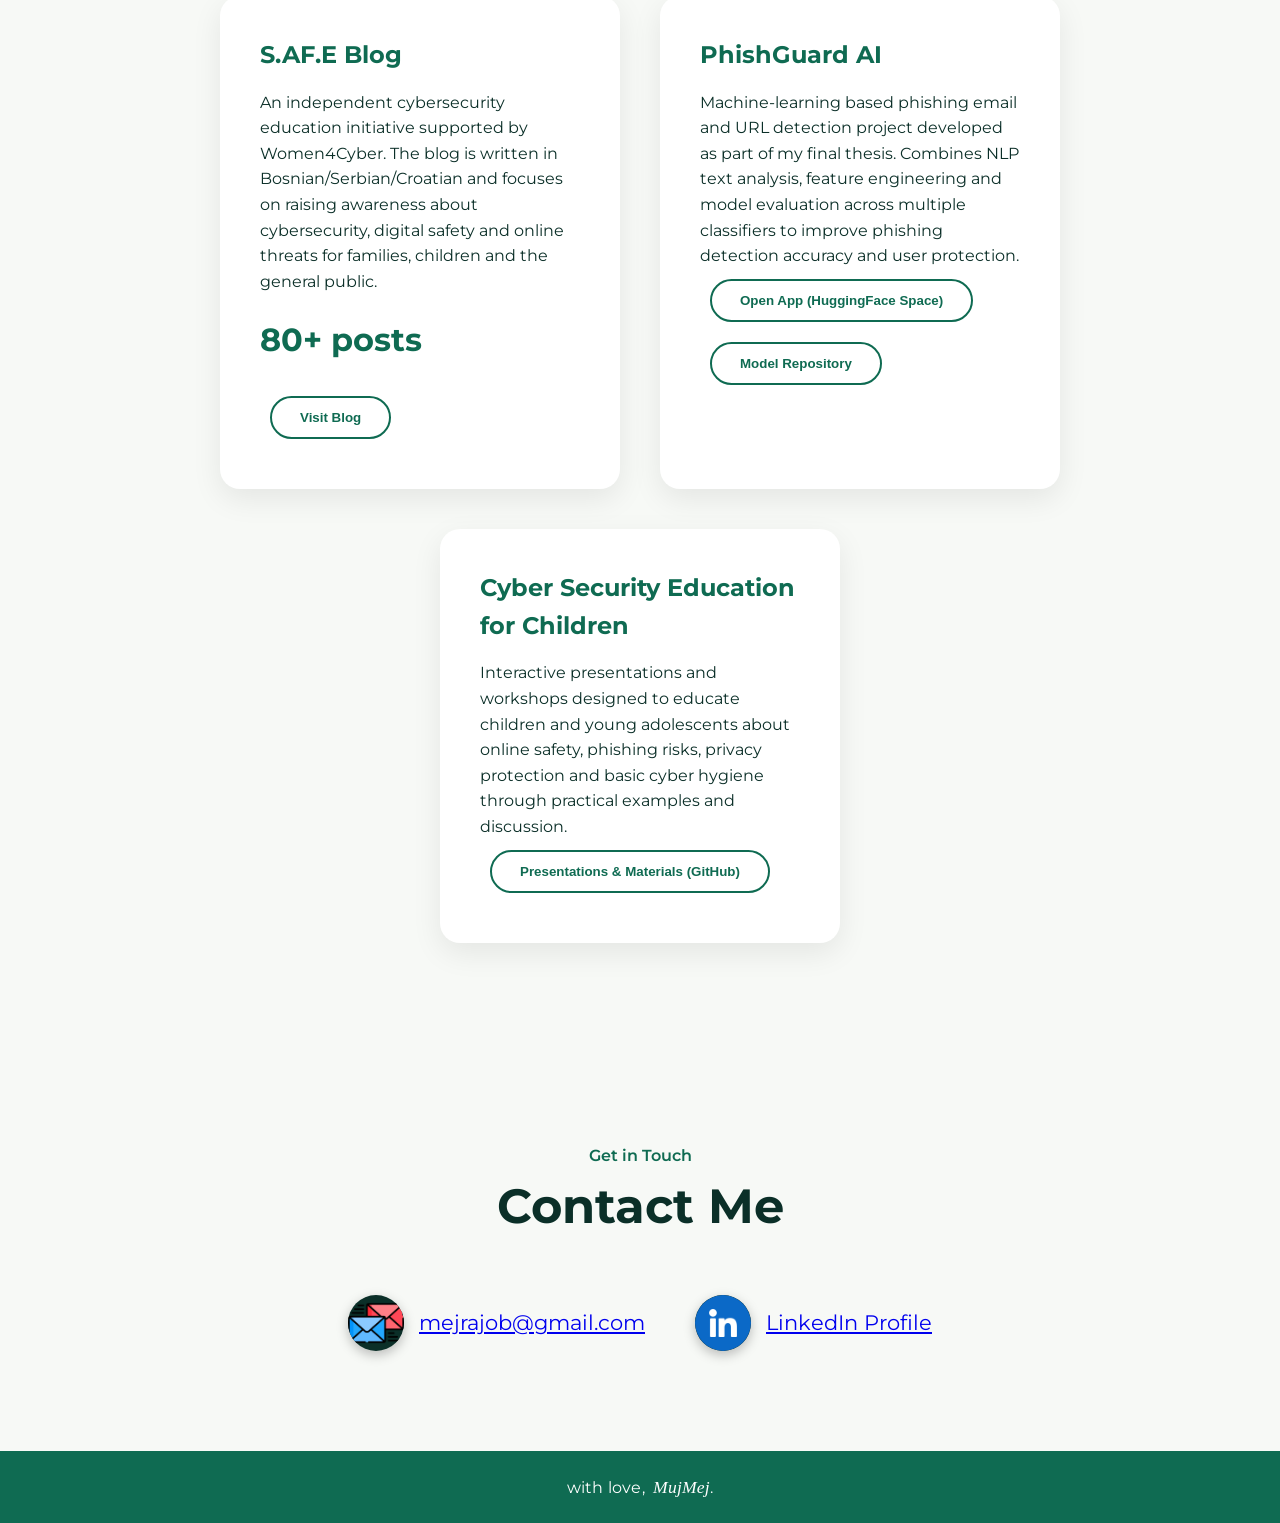
==== commit 532c56f3: "Update image sources from JPG to PNG format" ====
--- a/index.html
+++ b/index.html
@@ -36,7 +36,7 @@
       <img
         id="heroImageTop"
         class="hero-image hero-image--top"
-        src="assets/profile-pic-2.jpg"
+        src="assets/profile-pic-2.png"
         alt="Mejra Mujanović (support photo)"
       />
 
@@ -44,7 +44,7 @@
       <img
         id="heroImageMain"
         class="hero-image hero-image--main"
-        src="assets/profile-pic.jpg"
+        src="assets/profile-pic.png"
         alt="Mejra Mujanović"
       />
     </div>
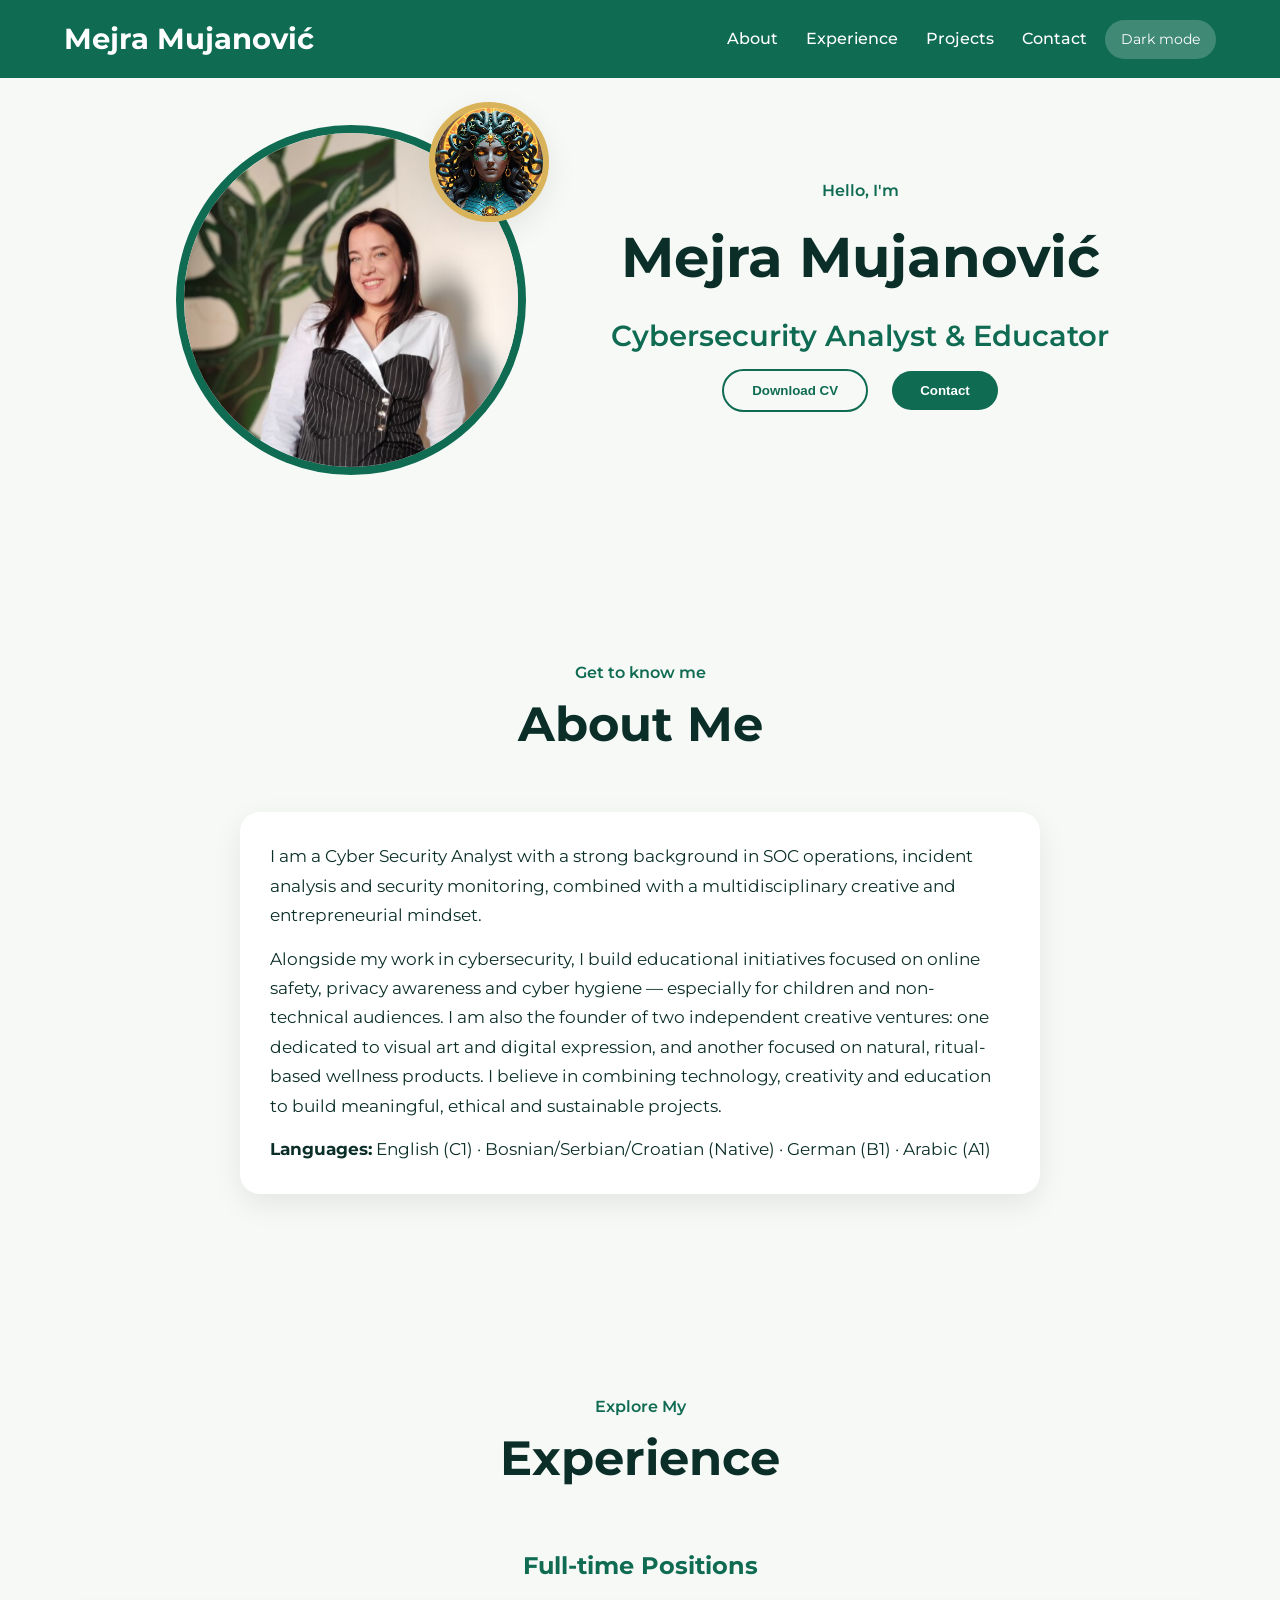
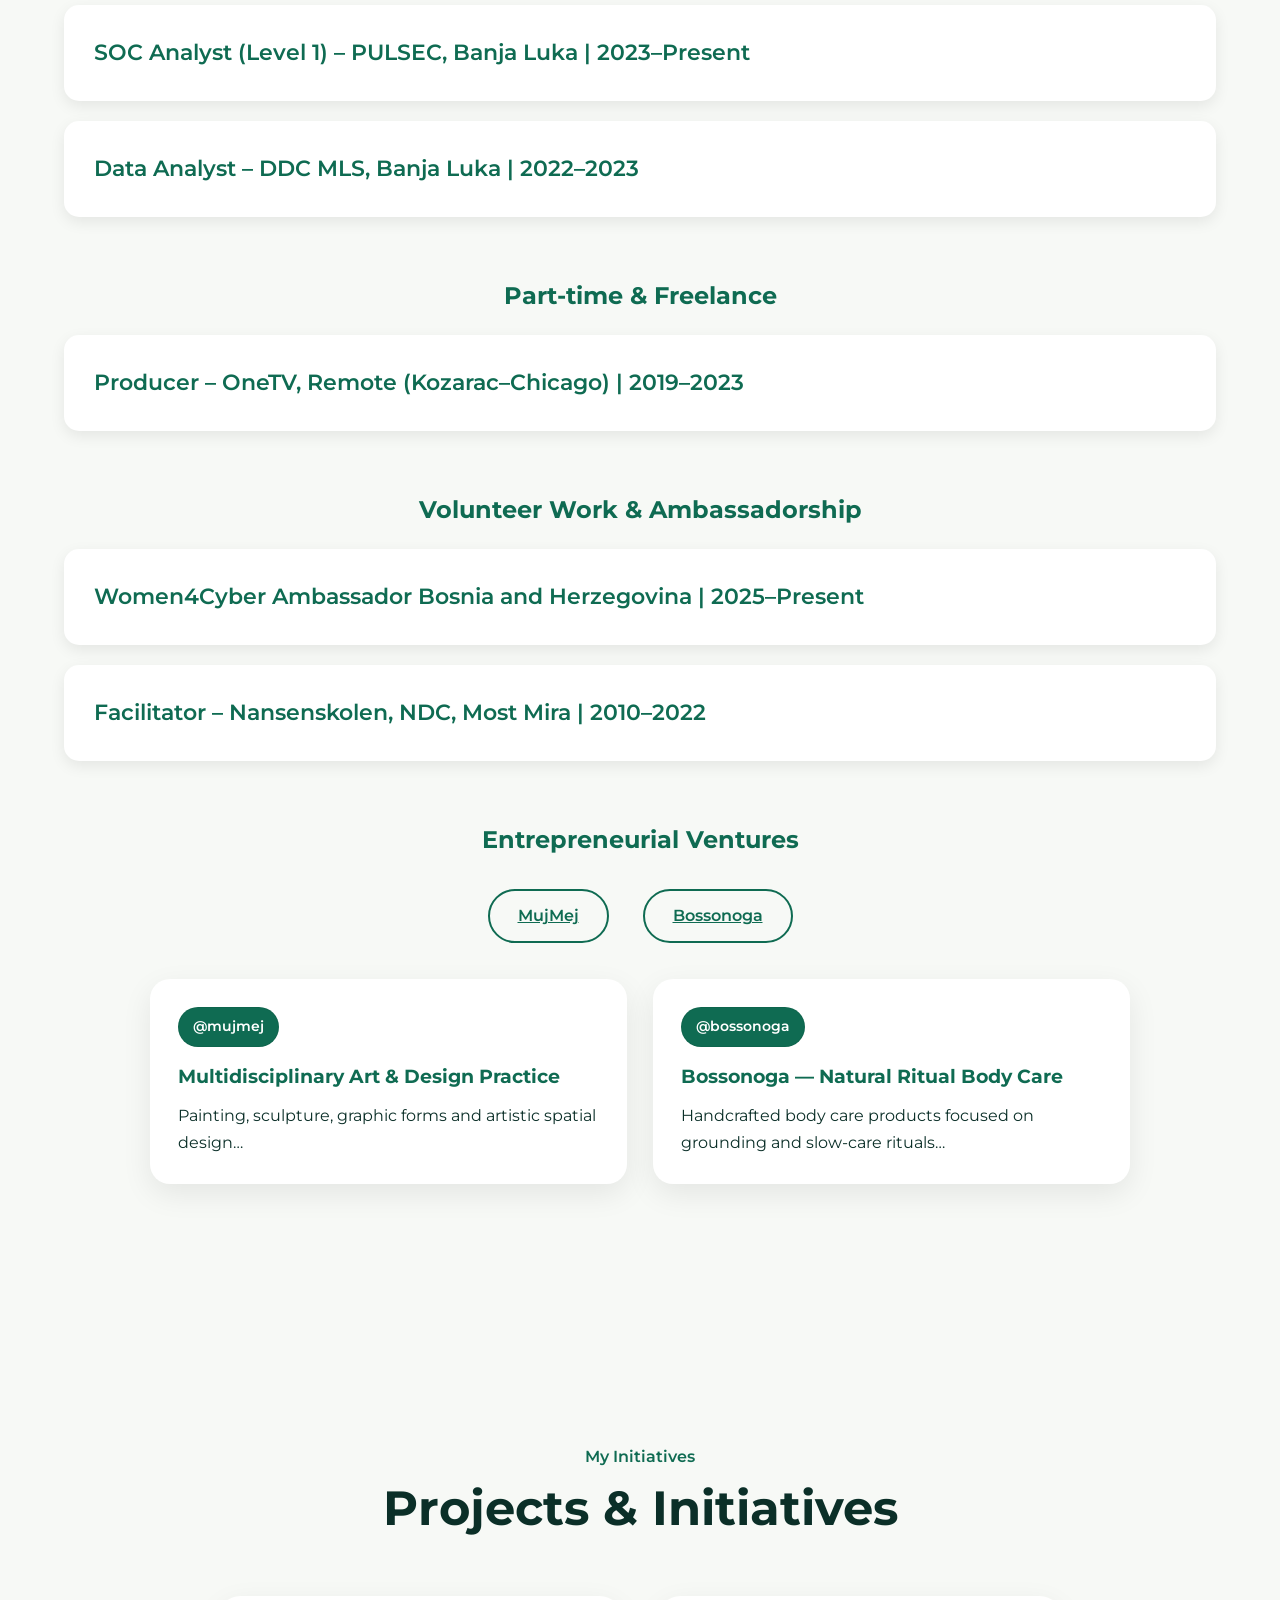
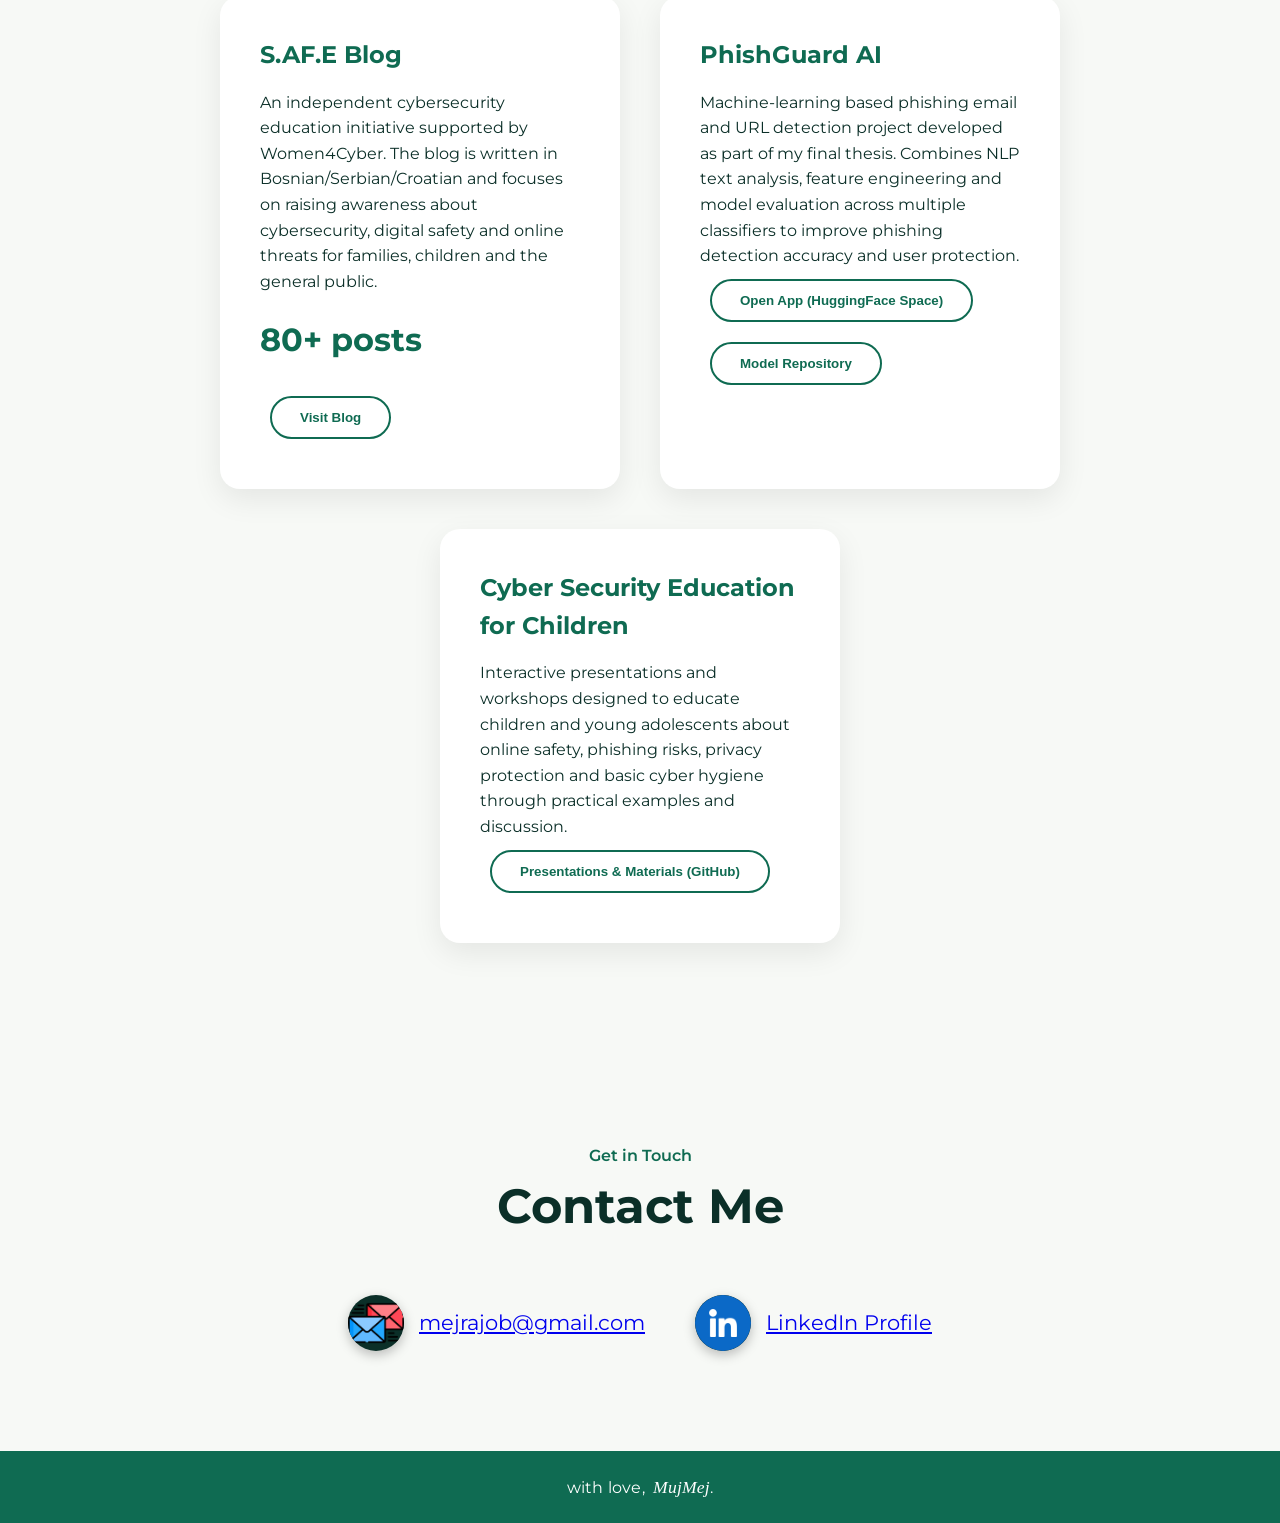
==== commit d5520730: "Change profile image format from PNG to JPG" ====
--- a/index.html
+++ b/index.html
@@ -44,7 +44,7 @@
       <img
         id="heroImageMain"
         class="hero-image hero-image--main"
-        src="assets/profile-pic.png"
+        src="assets/profile-pic.jpg"
         alt="Mejra Mujanović"
       />
     </div>
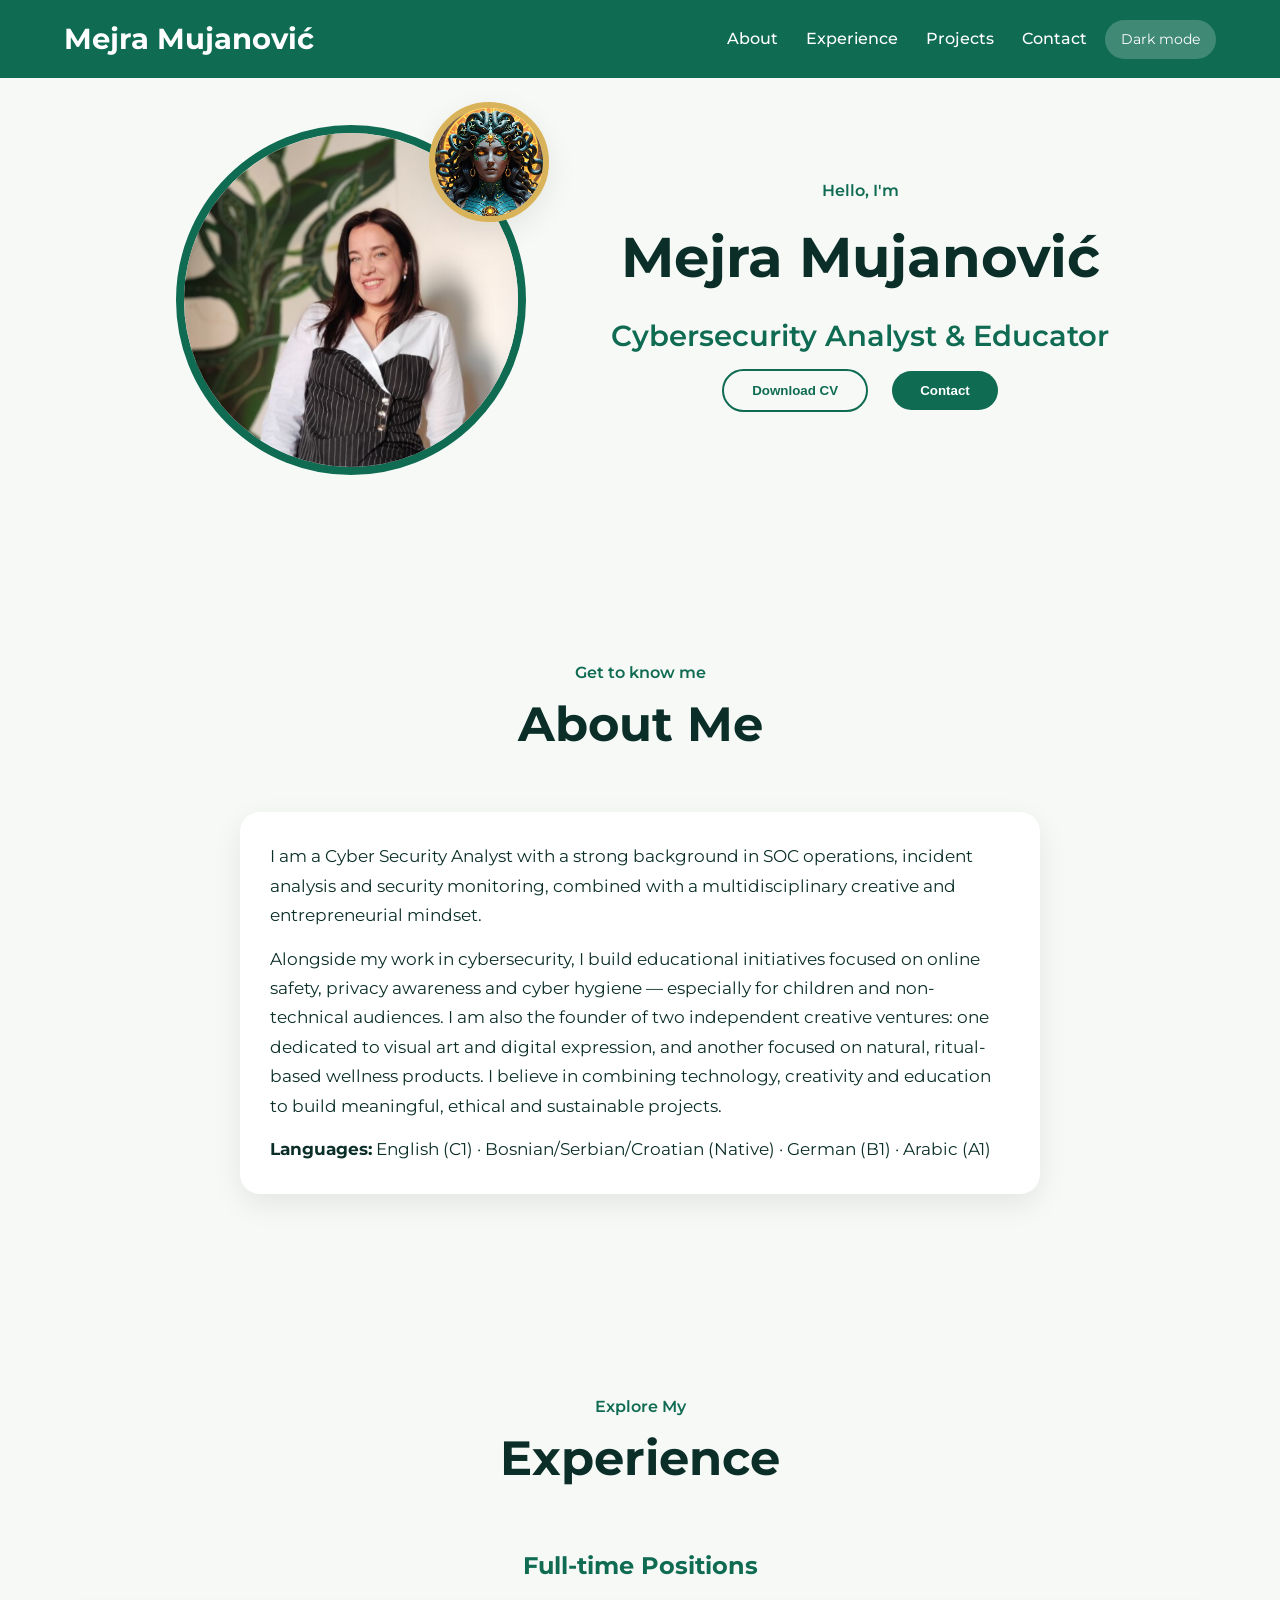
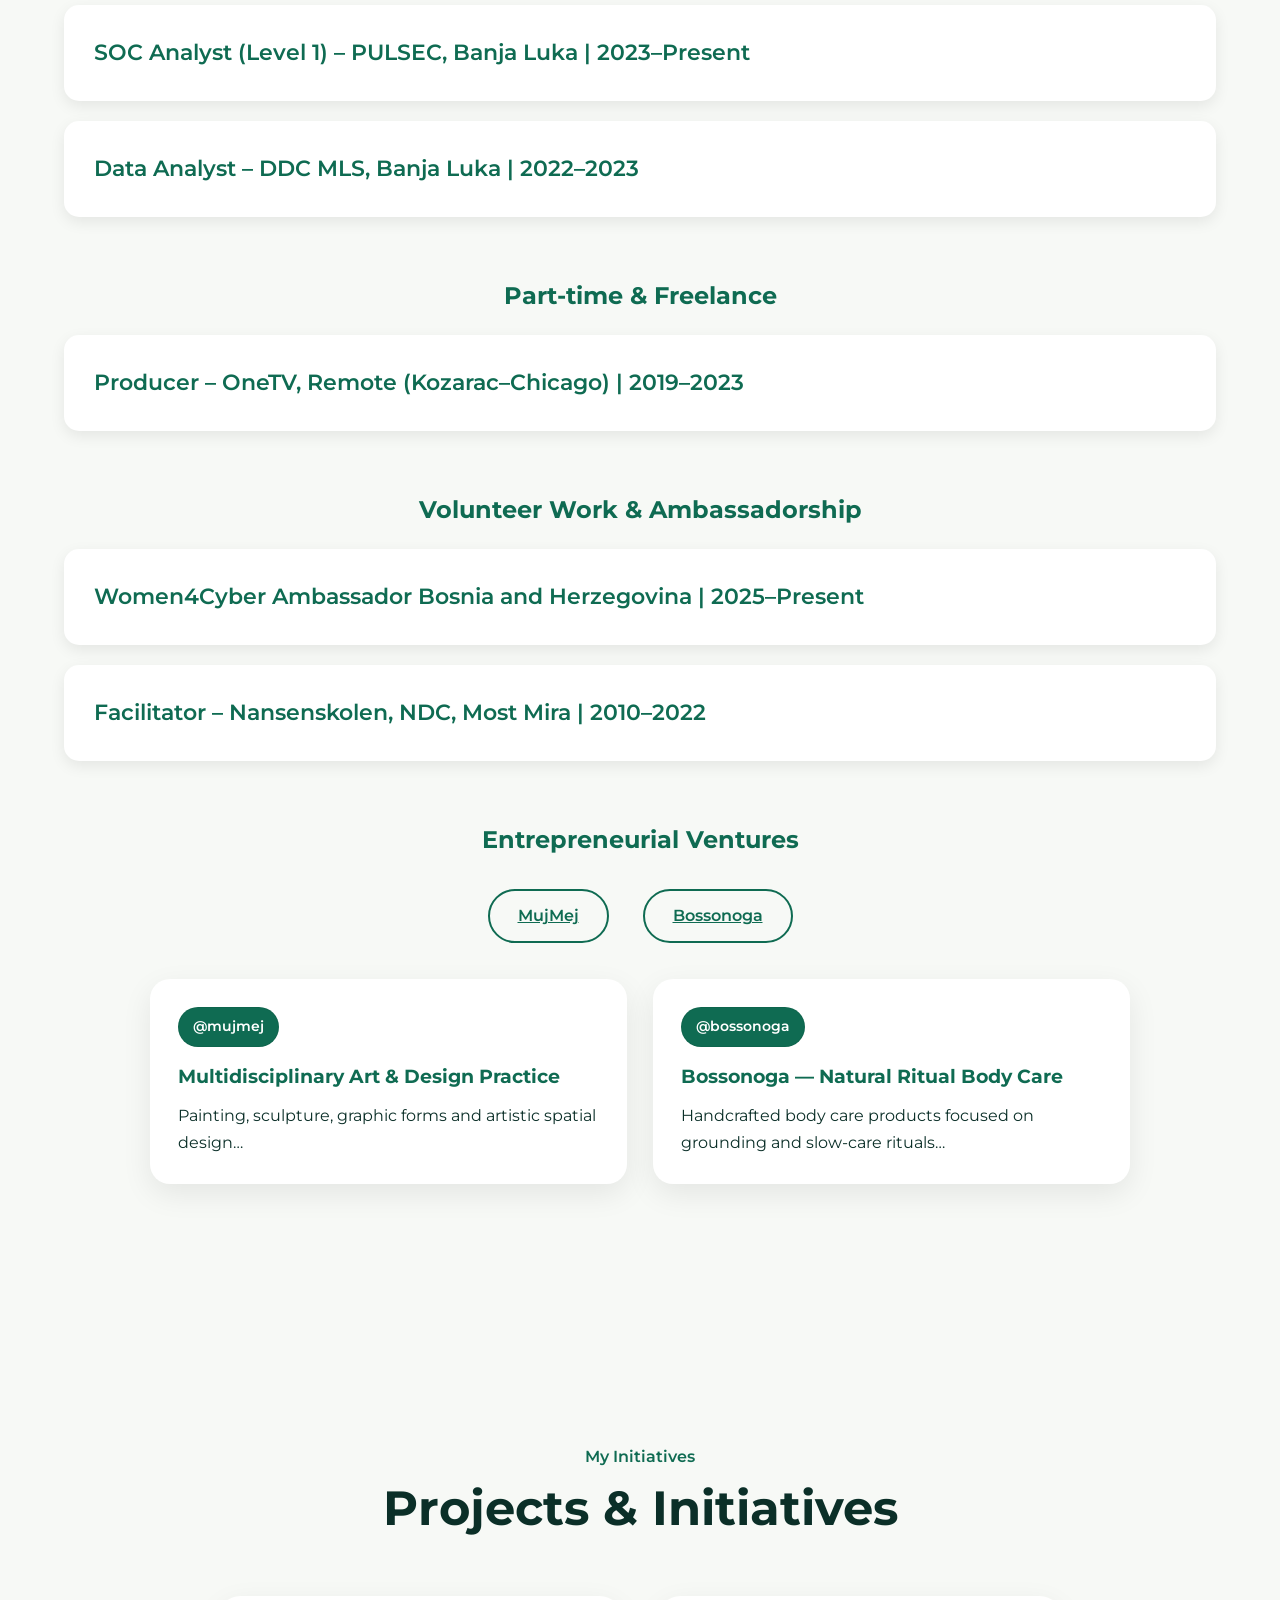
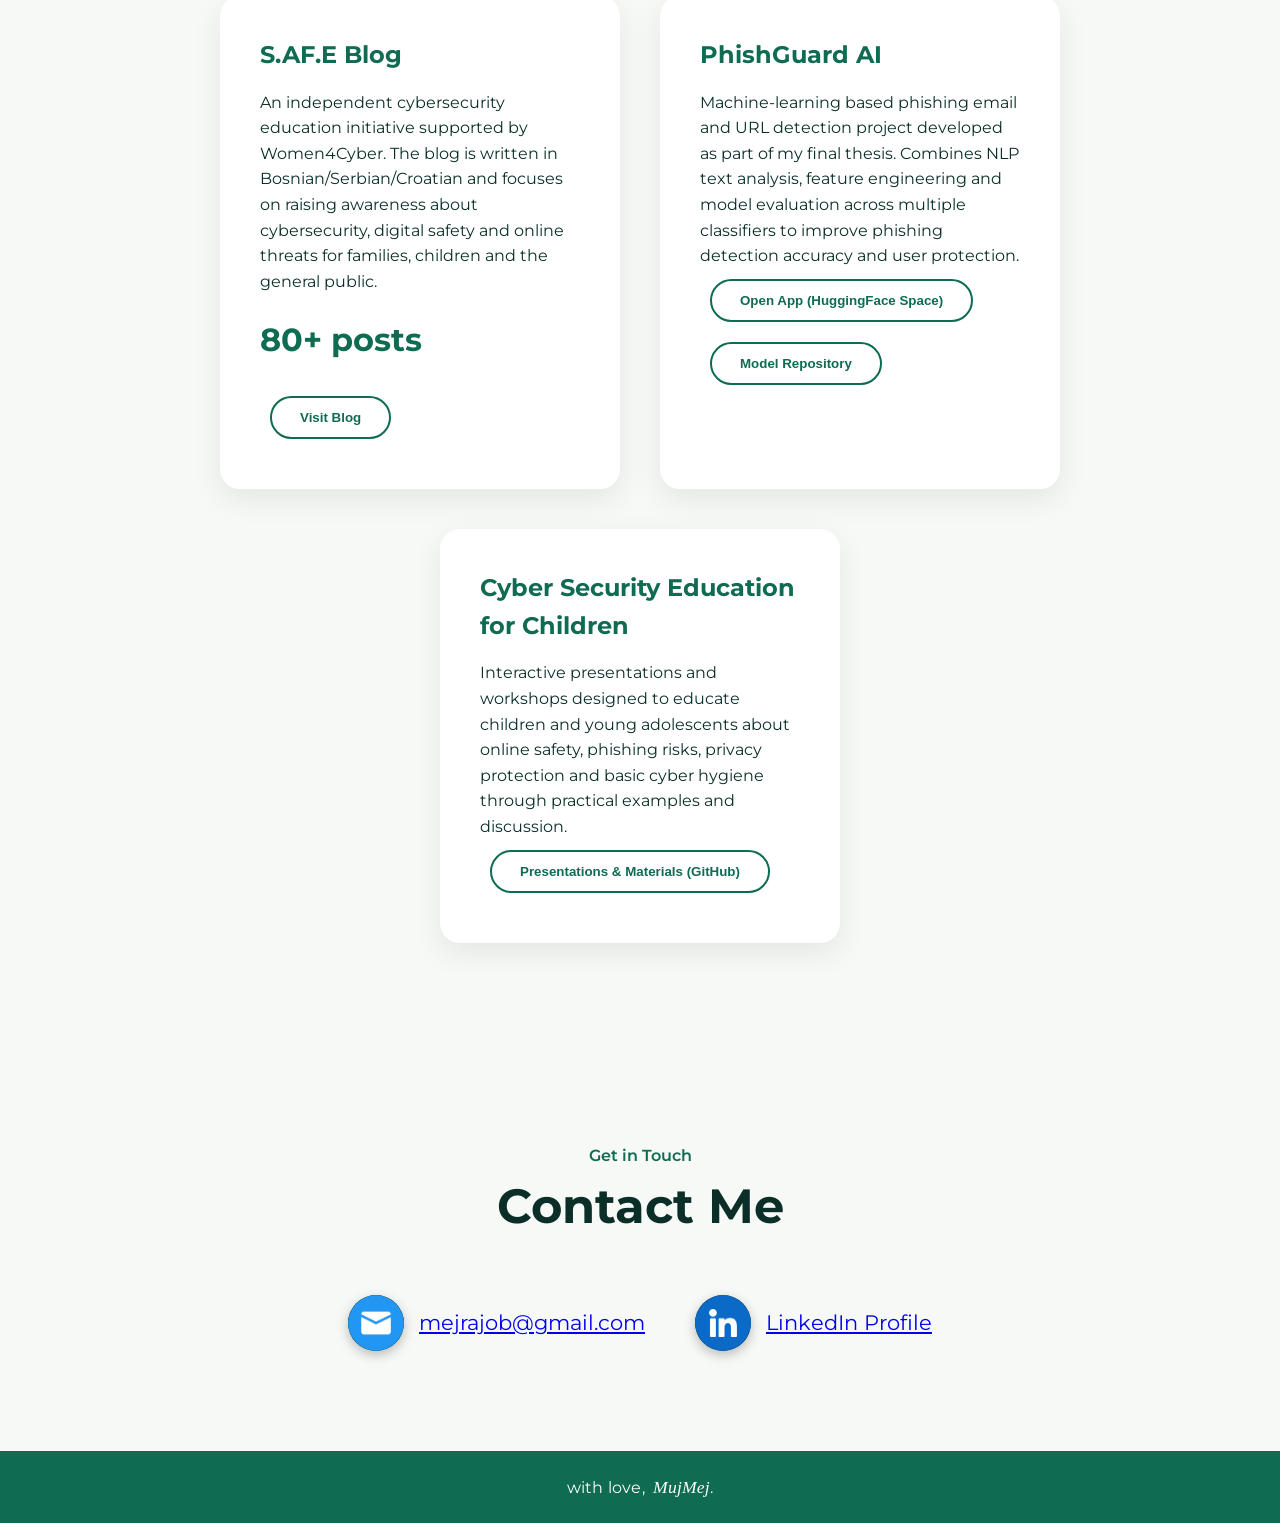
==== commit 7caf2560: "Update button link to project materials" ====
--- a/index.html
+++ b/index.html
@@ -262,7 +262,7 @@
             and basic cyber hygiene through practical examples and discussion.
           </p>
           <div class="btn-container">
-            <button class="btn btn-color-2 project-btn" onclick="location.href='https://github.com/MujMej/cyber-edu-children'">
+            <button class="btn btn-color-2 project-btn" onclick="location.href='https://mujmej.github.io/cyber-edu-children/'">
               Presentations &amp; Materials (GitHub)
             </button>
           </div>
